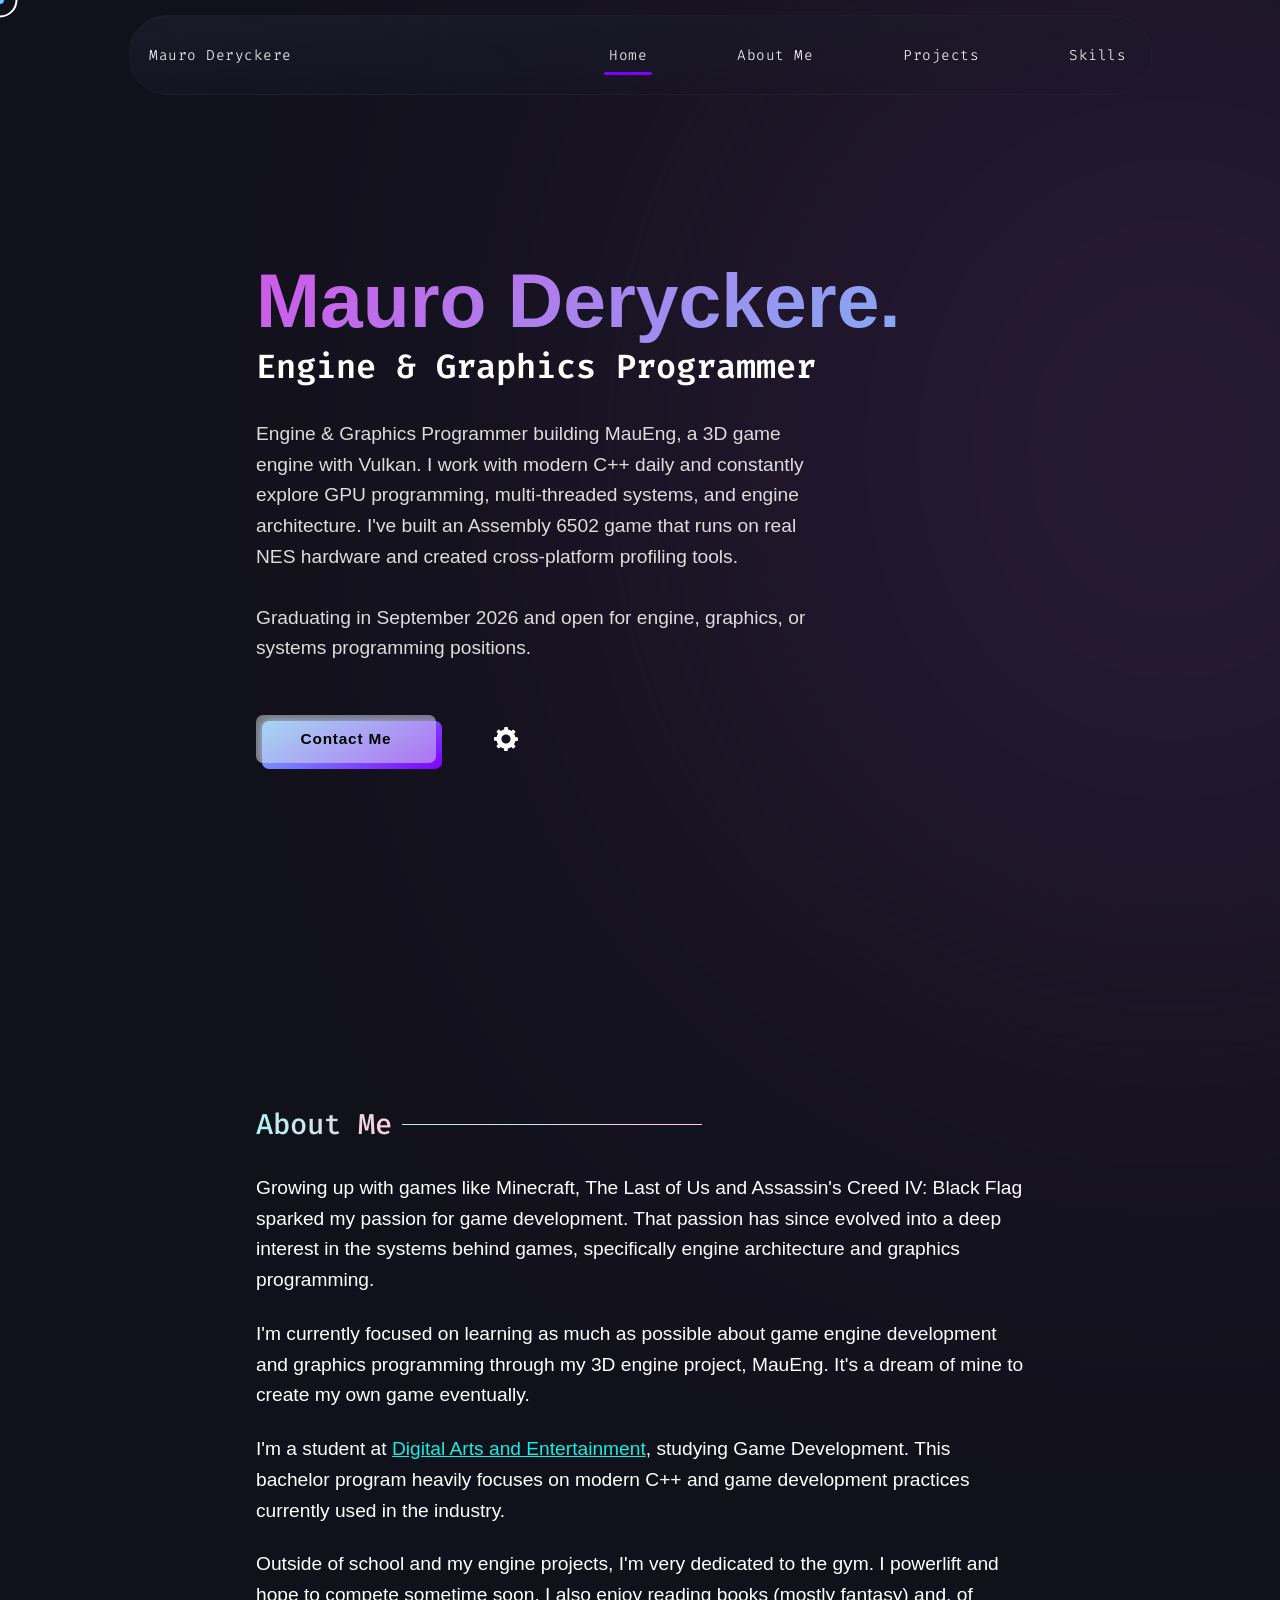
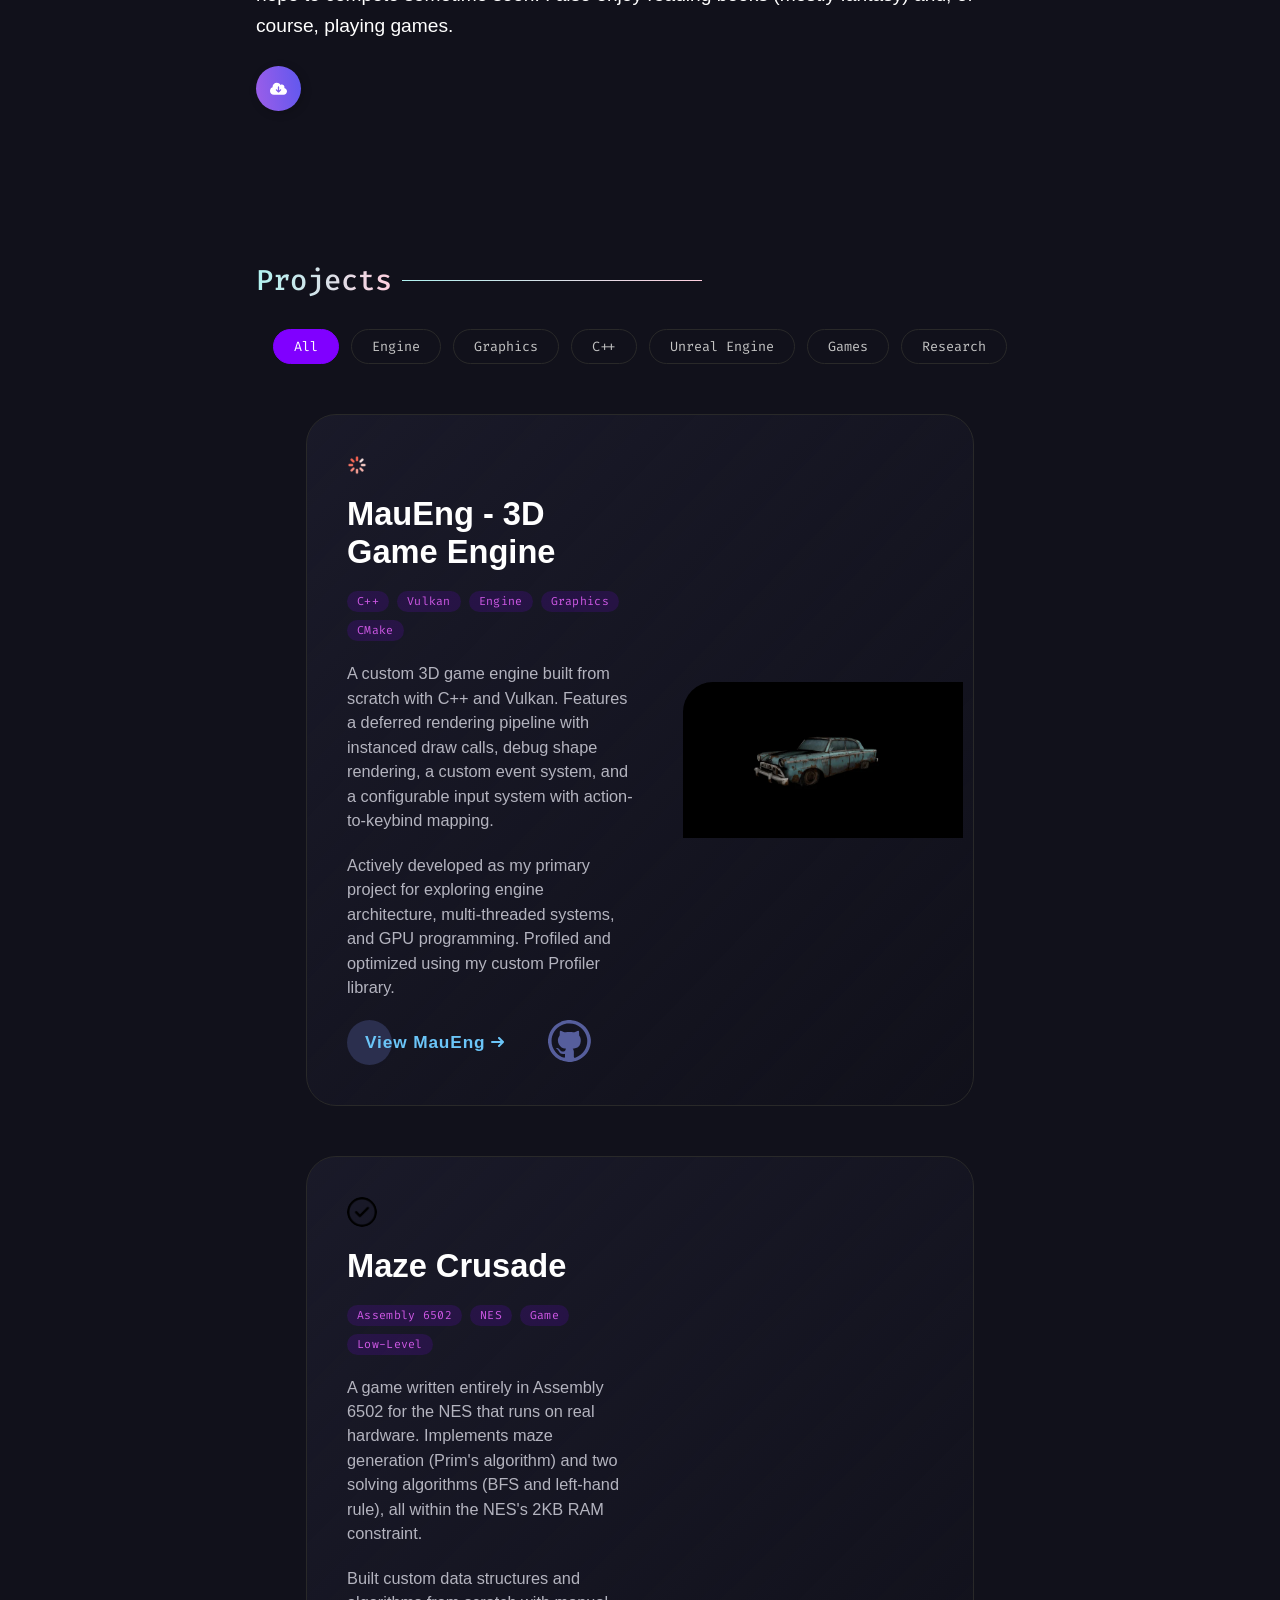
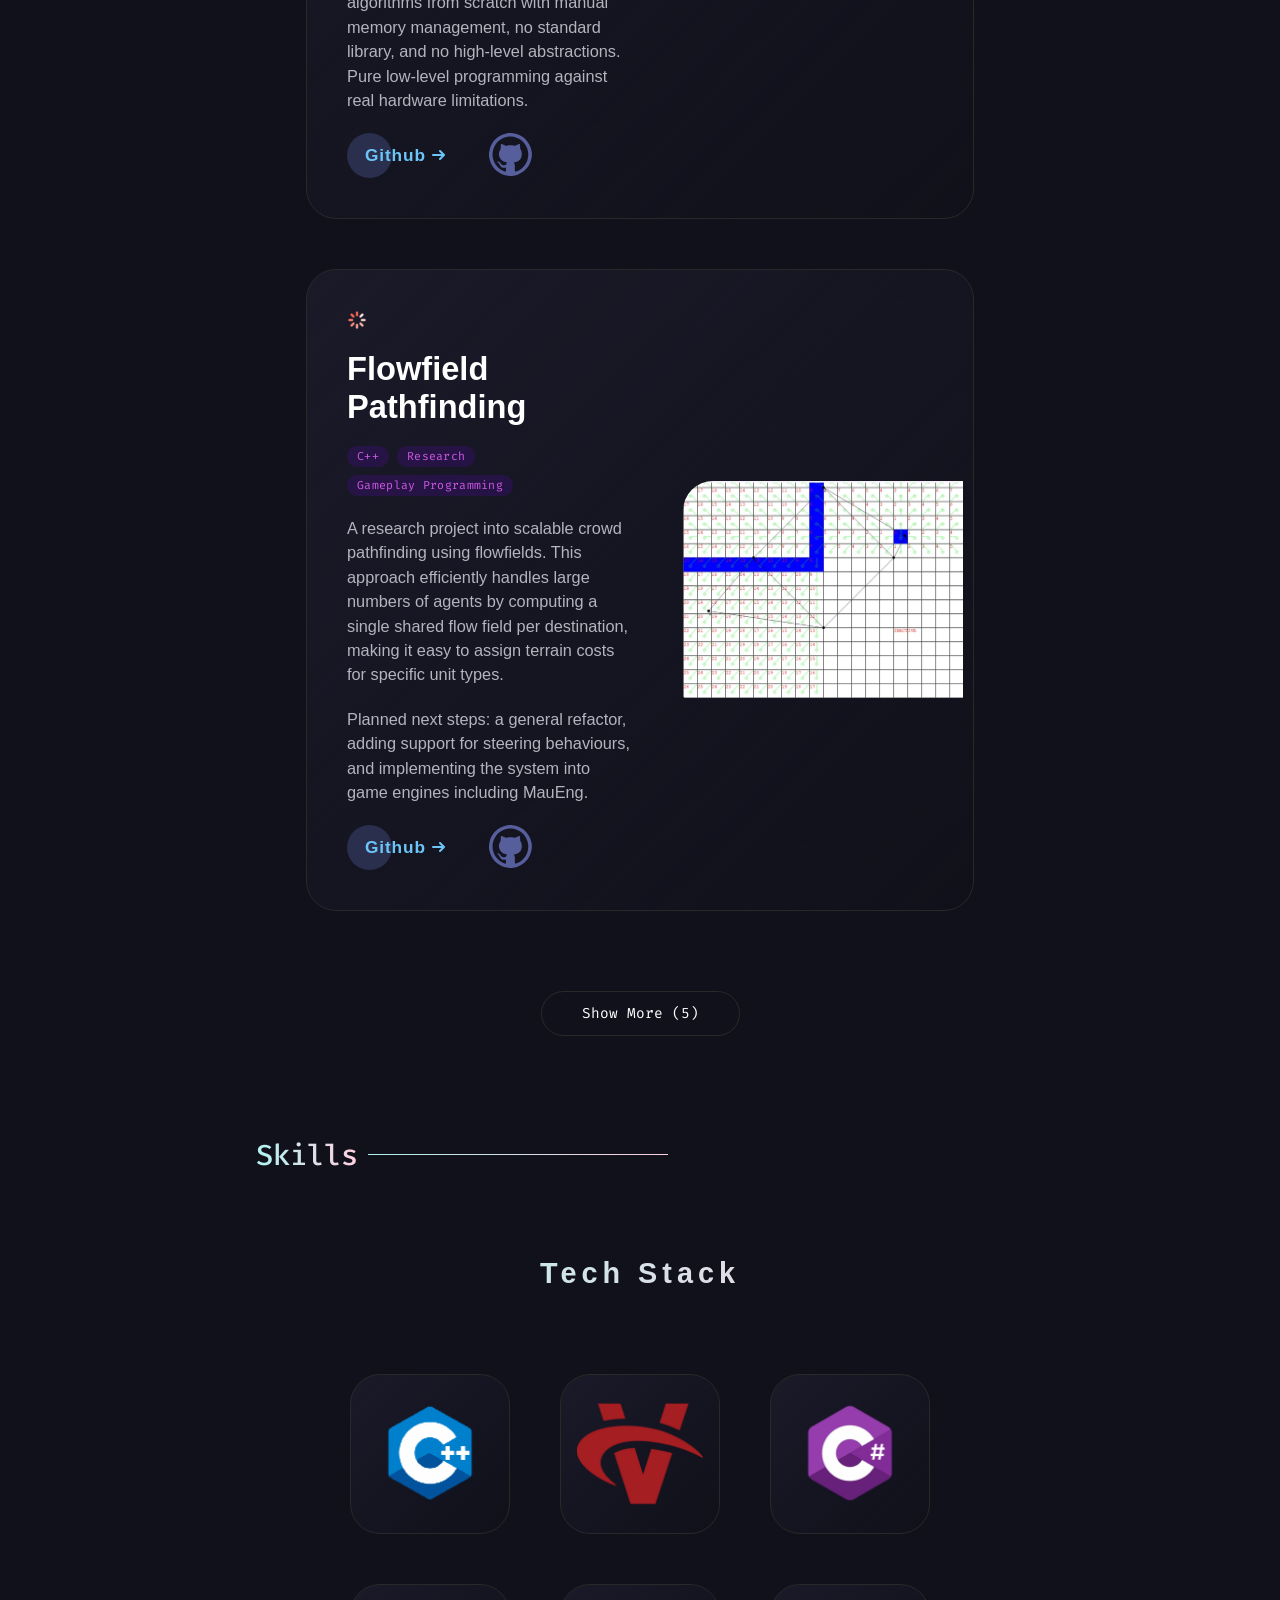
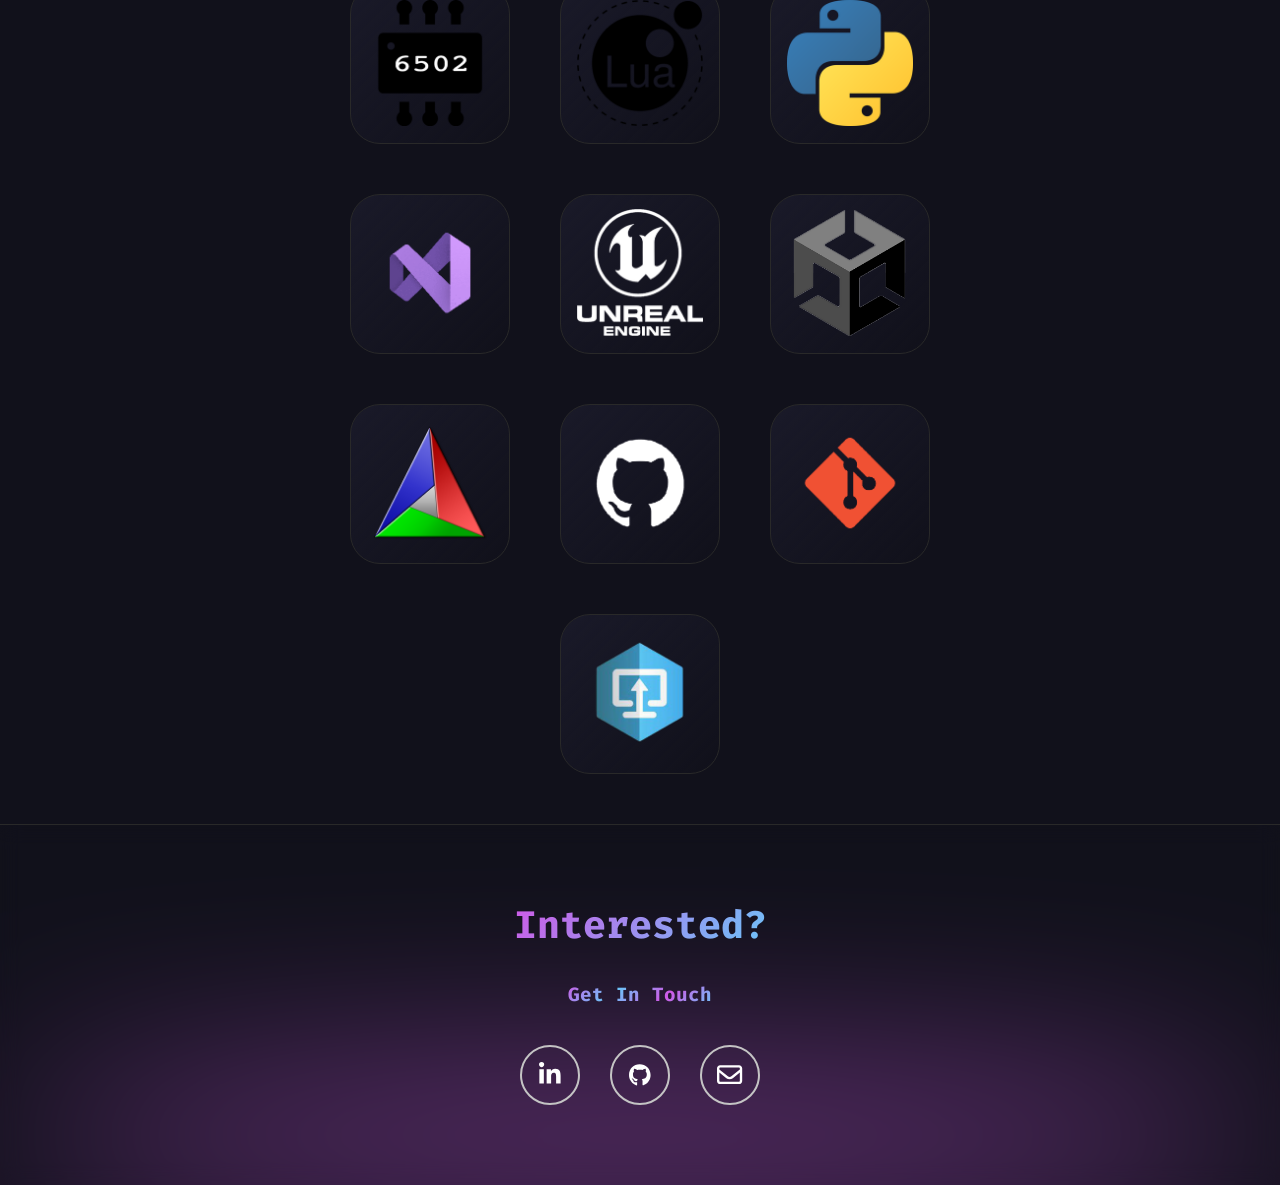
==== index.html @ 63ff44ad "fully match project page style with main page style" ====
<!DOCTYPE html>
<html lang="en">
  
<head>
  <!-- Google Tag Manager -->
<script>
    (function(w,d,s,l,i){w[l]=w[l]||[];w[l].push({'gtm.start':
    new Date().getTime(),event:'gtm.js'});var f=d.getElementsByTagName(s)[0],
    j=d.createElement(s),dl=l!='dataLayer'?'&l='+l:'';j.async=true;j.src=
    'https://www.googletagmanager.com/gtm.js?id='+i+dl;f.parentNode.insertBefore(j,f);
    })(window,document,'script','dataLayer','GTM-MLVHNDS6');
  </script>
  <!-- End Google Tag Manager -->
  <meta name="google-site-verification" content="D_SQ0POW5yJcyHkBpa5VFoNw_ov4ToK7vqprFeMsu6o" />
  
  <meta charset="UTF-8" />
  <meta name="viewport" content="width=device-width, initial-scale=1.0" />
  <meta name="robots" content="index, follow" />
  <meta name="theme-color" content="#11111b" />
  <meta name="description"
    content="Mauro Deryckere - Engine & Graphics Programmer specializing in Vulkan and modern C++. Building 3D game engines, NES Assembly games, and high-performance tools." />
  <meta name="keywords" content="Mauro Deryckere, Engine Programmer, Graphics Programmer, Vulkan, C++, Game Engine, MauEng, Portfolio" />
  <meta name="author" content="Mauro Deryckere" />
  <meta property="og:image" content="https://mauroderyckere.github.io/assets/images/site/og-preview.png" />
  <meta property="og:title" content="Mauro Deryckere | Portfolio" />
  <meta property="og:description"
    content="Engine & Graphics Programmer specializing in Vulkan and modern C++. Building 3D game engines, NES Assembly games, and high-performance tools." />

  <meta property="og:type" content="website" />
  <meta property="og:url" content="https://mauroderyckere.github.io/" />
  <meta property="og:site_name" content="Mauro Deryckere Portfolio" />

  <meta name="twitter:card" content="summary_large_image" />
  <meta name="twitter:site" content="@MauroDeryckere" />
  <meta name="twitter:title" content="Mauro Deryckere | Portfolio" />
  <meta name="twitter:description"
  content="Engine & Graphics Programmer specializing in Vulkan and modern C++. Building 3D game engines, NES Assembly games, and high-performance tools." />
  <meta name="twitter:image" content="https://mauroderyckere.github.io/assets/images/site/og-preview.png" />
  <title>Mauro Deryckere | Portfolio</title>
  <link rel="canonical" href="https://mauroderyckere.github.io/" />
  <link rel="icon" type="image/x-icon" href="assets/images/site/logo.png" />
  <link rel="preconnect" href="https://fonts.googleapis.com" />
  <link rel="preconnect" href="https://fonts.gstatic.com" crossorigin />
  <link rel="preconnect" href="https://www.youtube-nocookie.com" crossorigin />
  <!-- aos (local) -->
  <link rel="stylesheet" href="css/aos.css" media="print" onload="this.media='all'" />
  <noscript><link rel="stylesheet" href="css/aos.css" /></noscript>
  <!-- stylesheet -->
  <link rel="stylesheet" href="css/style.css" />
  <!-- google fonts (non-blocking) -->
  <link rel="stylesheet"
    href="https://fonts.googleapis.com/css2?family=Passions+Conflict&family=Orbitron&family=Fira+Code&family=Six+Caps&display=swap" media="print" onload="this.media='all'" />
  <noscript><link rel="stylesheet"
    href="https://fonts.googleapis.com/css2?family=Passions+Conflict&family=Orbitron&family=Fira+Code&family=Six+Caps&display=swap" /></noscript>
</head>

<body class="body">
  <a href="#main-content" class="skip-link">Skip to main content</a>
  <!-- Google Tag Manager (noscript) -->
<noscript><iframe src="https://www.googletagmanager.com/ns.html?id=GTM-MLVHNDS6"
  height="0" width="0" style="display:none;visibility:hidden"></iframe></noscript>
  <!-- End Google Tag Manager (noscript) -->

  <audio loop id="audioPlayer" style="display: none">
    <source src="assets/audio/background.mp3" type="audio/mp3" />
  </audio>
  <div id="preloader"></div>
  <noscript>This site requires JavaScript. Please enable it in your browser settings.</noscript>

  <header>
    <div class="cursor-inner" id="cursor-inner"></div>
    <div class="cursor-outer" id="cursor-outer"></div>

    <div class="navbar" id="navbar">
      <a href="#home" class="nav-logo">Mauro Deryckere</a>
      <div class="navbar-tabs" id="navbar-tabs">
        <ul class="navbar-tabs-ul">
          <li class="home activeThistab navbar-tabs-li">
            <a href="#home" tabindex="0" aria-label="Home menu button">
              Home
            </a>
          </li>
          <li class="about navbar-tabs-li">
            <a href="#about" aria-label="about menu button">
              About Me
            </a>
          </li>
          <li class="projects navbar-tabs-li">
            <a href="#projects" aria-label="projects menu button">
              Projects
            </a>
          </li>
          <li class="skills navbar-tabs-li">
            <a href="#skills" aria-label="skills menu button">
              Skills
            </a>
          </li>
        </ul>
      </div>
      <!-- navbar tabs ends -->
      <div class="hamburger" id="hamburger">
        <div class="hamburgerbase">
          <button id="hamburger-button" onclick="hamburgerMenu()" tabindex="0" aria-label="Menu Button">
            <span class="burger-bar" id="burger-bar1"></span>
            <span class="burger-bar" id="burger-bar2"></span>
            <span class="burger-bar" id="burger-bar3"></span>
          </button>
        </div>
      </div>
    </div>
  </header>
  <!-- header ends here -->

  <main id="main-content">
    <div class="mobiletogglemenu" id="mobiletogglemenu">
      <ul class="mobile-navbar-tabs-ul" id="mobile-ul">
        <li id="home-mobile-tab" class="mobile-navbar-tabs-li home activeThismobiletab" onclick="hidemenubyli()">
          <a href="#home" tabindex="0" aria-label="Home menu button">
            Home
          </a>
        </li>
        <li id="aboutme-mobile-tab" class="mobile-navbar-tabs-li about" onclick="hidemenubyli()">
          <a href="#about" tabindex="0" aria-label="about menu button">
            About Me
          </a>
        </li>
        <li id="projects-mobile-tab" class="mobile-navbar-tabs-li projects" onclick="hidemenubyli()">
          <a href="#projects" tabindex="0" aria-label="projects menu button">
            Projects
          </a>  
        </li>
        <li id="skills-mobile-tab" class="mobile-navbar-tabs-li skills" onclick="hidemenubyli()">
          <a href="#skills" tabindex="0" aria-label="skills menu button">
            Skills
          </a>
        </li>
      </ul>
    </div>
    <!-- mobile toggle menu ends -->

    <section class="landing-page-container" id="home">
      <div class="blob"></div>

      <div class="text-content">
        <h1 id="name">
          <span class="jello">M</span>
          <span class="jello">a</span>
          <span class="jello">u</span>
          <span class="jello">r</span>
          <span class="jello">o</span>
          &nbsp;
          <span class="jello">D</span>
          <span class="jello">e</span>
          <span class="jello">r</span>
          <span class="jello">y</span>
          <span class="jello">c</span>
          <span class="jello">k</span>
          <span class="jello">e</span>
          <span class="jello">r</span>
          <span class="jello">e</span>
          <span class="jello">.</span>
        </h1>

        <div id="hello-friend">
          <div>
            <span class="jello">Engine</span>
          </div>
          <div>&nbsp;&amp;&nbsp;</div>
          <div>
            <span class="jello">Graphics</span>
          </div>
          <div>&nbsp;</div>
          <div>
            <span class="jello">Programmer</span>
          </div>
        </div>
        <p class="info-para">
          Engine & Graphics Programmer building MauEng, a 3D game engine with Vulkan. I work with modern C++ daily and constantly explore GPU programming, multi-threaded systems, and engine architecture. I've built an Assembly 6502 game that runs on real NES hardware and created cross-platform profiling tools.
        </p>
        <p class="info-para">
          Graduating in September 2026 and open for engine, graphics, or systems programming positions.
        </p>
        <div class="contact-btn-div">
          <a href="mailto:mauro.deryckere@gmail.com" tabindex="0" class="letsTalkBtn" role="button">
              <p class="letsTalkBtn-text">Contact Me</p>
              <span class="letsTalkBtn-BG"></span>
          </a>
          <div class="setting-container" id="setting-container">
            <input type="checkbox" id="switchforsetting" onclick="settingtoggle()" />

            <label for="switchforsetting" id="labelforsetting" tabindex="0"
              aria-label="settings for sound and appearance"></label>

            <div class="soundtogglebuttoncontainer" id="soundtogglebuttoncontainer">
              <input type="checkbox" id="switchforsound" onclick="playpause()" />
              <label for="switchforsound" id="labelforsound" tabindex="0" aria-label="switch sound"
               ></label>
            </div>
          </div>
          <!-- setting div ends -->
        </div>
        <!-- contact-btn-div -->
      </div>
     
    </section>
    <!-- landing page ends here -->
    <section class="about-section-container" id="about" data-aos="fade-up">
      <div class="about-section">
        <div class="section-heading">
          <h2 class="section-heading-article">
            About Me
          </h2>
          <p class="sectionHeadingP" aria-hidden="true"></p>
        </div>

        <div class="info-dp-section">
          <div class="about-info">
            <p>
              Growing up with games like Minecraft, The Last of Us and Assassin's Creed IV: Black Flag sparked my passion for game development. That passion has since evolved into a deep interest in the systems behind games, specifically engine architecture and graphics programming.
            </p>
            <p>
              I'm currently focused on learning as much as possible about game engine development and graphics programming through my 3D engine project, MauEng. It's a dream of mine to create my own game eventually.
            </p>
            <p>
              I'm a student at <a class="link" href="https://www.digitalartsandentertainment.be/page/31/Game+Development" target="_blank" rel="noopener noreferrer">Digital Arts and Entertainment</a>, studying Game Development. This bachelor program heavily focuses on modern C++ and game development practices currently used in the industry.
            </p>
            <p>
              Outside of school and my engine projects, I'm very dedicated to the gym. I powerlift and hope to compete sometime soon. I also enjoy reading books (mostly fantasy) and, of course, playing games.
            </p>
             <!-- Resume button -->
            <button class="resume-btn" id="resume-btn" onclick="openURL()">
              <div class="sign">
                <svg viewBox="0 0 640 512">
                  <path
                    d="M144 480C64.5 480 0 415.5 0 336c0-62.8 40.2-116.2 96.2-135.9c-.1-2.7-.2-5.4-.2-8.1c0-88.4 71.6-160 160-160c59.3 0 111 32.2 138.7 80.2C409.9 102 428.3 96 448 96c53 0 96 43 96 96c0 12.2-2.3 23.8-6.4 34.6C596 238.4 640 290.1 640 352c0 70.7-57.3 128-128 128H144zm79-167l80 80c9.4 9.4 24.6 9.4 33.9 0l80-80c9.4-9.4 9.4-24.6 0-33.9s-24.6-9.4-33.9 0l-39 39V184c0-13.3-10.7-24-24-24s-24 10.7-24 24V318.1l-39-39c-9.4-9.4-24.6-9.4-33.9 0s-9.4 24.6 0 33.9z" />
                </svg>
              </div>
              <div class="text">
                Resume
              </div>
            </button>
          </div>

        </div>
      </div>
    </section>
    <!-- about section ends here -->

    
    <section class="projects-section-container" id="projects">
      <div class="projects-section-div">
        <div class="section-heading" data-aos="fade-up">
          <h2 class="section-heading-article">
            Projects
          </h2>
          <p class="sectionHeadingP" aria-hidden="true"></p>
        </div>
        <div class="project-filter-bar" data-aos="fade-up">
          <button class="filter-btn active" data-filter="all">All</button>
          <button class="filter-btn" data-filter="engine">Engine</button>
          <button class="filter-btn" data-filter="graphics">Graphics</button>
          <button class="filter-btn" data-filter="cpp">C++</button>
          <button class="filter-btn" data-filter="unreal">Unreal Engine</button>
          <button class="filter-btn" data-filter="games">Games</button>
          <button class="filter-btn" data-filter="research">Research</button>
        </div>
        <div class="project-boxes-div">
          <div class="project-box-wrapper" data-aos="fade-up" data-category="engine graphics cpp">
            <div class="project-box project-box1" id="project-box1">
              <div class="info-div">
                <img src="assets/images/projects/loading.ico" alt="In progress" title="In progress" class="faviconforProjectAquaregia" width="20" height="20" />
                <h3 class="ProjectHeading">MauEng - 3D Game Engine</h3>
                <div class="project-tags"><span class="project-tag">C++</span><span class="project-tag">Vulkan</span><span class="project-tag">Engine</span><span class="project-tag">Graphics</span><span class="project-tag">CMake</span></div>
                <p class="ProjectDescription">
                  A custom 3D game engine built from scratch with C++ and Vulkan. Features a deferred rendering pipeline with instanced draw calls, debug shape rendering, a custom event system, and a configurable input system with action-to-keybind mapping.
                </p>
                <p class="ProjectDescription">
                  Actively developed as my primary project for exploring engine architecture, multi-threaded systems, and GPU programming. Profiled and optimized using my custom Profiler library.
                </p>
                  <div class="project-buttons">
                  <a href="projects/maueng.html" class="cta"
                    aria-label="View MauEng project">
                    <span>View MauEng</span>
                    <svg viewBox="0 0 13 10" height="10px" width="15px">
                      <path d="M1,5 L11,5"></path>
                      <polyline points="8 1 12 5 8 9"></polyline>
                    </svg>
                  </a>
                  <a href="https://github.com/MauroDeryckere/MauEng" target="_blank" rel="noopener noreferrer" class="github-redirect"
                    aria-label="Visit 3D Game Engine on GitHub">
                    <img src="assets/icons/github.svg" alt="github redirect button" width="45" height="43" />
                  </a>
                </div>
              </div>
              <div class="image-div">
                <a href="projects/maueng.html" aria-label="Read more about MauEng">
                  <picture>
                    <source type="image/webp" srcset="assets/images/projects/maueng.webp" />
                    <img src="assets/images/projects/maueng.png" alt="3D Game Engine Preview Image" width="800" height="444" loading="lazy" />
                  </picture>
                </a>
              </div>
            </div>
          </div>
          <!-- PROJECT END -->

          <div class="project-box-wrapper" data-aos="fade-up" data-category="games">
            <div class="project-box project-box2" id="project-box2">
              <div class="info-div">
                <img src="assets/images/projects/check-mark.png" alt="Completed" title="Completed" class="faviconforProject" width="30" height="30" />
                <h3 class="ProjectHeading">Maze Crusade</h3>
                <div class="project-tags"><span class="project-tag">Assembly 6502</span><span class="project-tag">NES</span><span class="project-tag">Game</span><span class="project-tag">Low-Level</span></div>
                <p class="ProjectDescription">
                  A game written entirely in Assembly 6502 for the NES that runs on real hardware. Implements maze generation (Prim's algorithm) and two solving algorithms (BFS and left-hand rule), all within the NES's 2KB RAM constraint.
                </p>
                <p class="ProjectDescription">
                  Built custom data structures and algorithms from scratch with manual memory management, no standard library, and no high-level abstractions. Pure low-level programming against real hardware limitations.
                </p>
                <div class="project-buttons">
                  <a href="https://github.com/MauroDeryckere/NES-Maze-Crusade" target="_blank" rel="noopener noreferrer" class="cta"
                    aria-label="Visit Maze Crusade on GitHub">
                    <span>Github</span>
                    <svg viewBox="0 0 13 10" height="10px" width="15px">
                      <path d="M1,5 L11,5"></path>
                      <polyline points="8 1 12 5 8 9"></polyline>
                    </svg>
                  </a>
                  <a href="https://github.com/MauroDeryckere/NES-Maze-Crusade" target="_blank" rel="noopener noreferrer" class="github-redirect"
                    aria-label="Visit Maze crusade on GitHub">
                    <img src="assets/icons/github.svg" alt="github redirect button" width="45" height="43" />
                  </a>
                </div>
              </div>
              <div class="image-div">
                <a href="https://github.com/MauroDeryckere/NES-Maze-Crusade" target="_blank" rel="noopener noreferrer" aria-label="Visit Maze Crusade on GitHub">
                  <video src="assets/images/projects/maze-crusade.mp4" autoplay muted loop playsinline loading="lazy" preload="none" style="width:100%;height:auto;border-top-left-radius:30px;display:block;"></video>
                </a>
              </div>
            </div>
          </div>
          <!-- PROJECT END -->

          <div class="project-box-wrapper" data-aos="fade-up" data-category="research cpp">
            <div class="project-box project-box3" id="project-box-flowfield">
              <div class="info-div">
                <img src="assets/images/projects/loading.ico" alt="In progress" title="In progress" class="faviconforProjectAquaregia" width="20" height="20" />
                <h3 class="ProjectHeading">Flowfield Pathfinding</h3>
                <div class="project-tags"><span class="project-tag">C++</span><span class="project-tag">Research</span><span class="project-tag">Gameplay Programming</span></div>
                <p class="ProjectDescription">
                  A research project into scalable crowd pathfinding using flowfields. This approach efficiently handles large numbers of agents by computing a single shared flow field per destination, making it easy to assign terrain costs for specific unit types.
                </p>
                <p class="ProjectDescription">
                  Planned next steps: a general refactor, adding support for steering behaviours, and implementing the system into game engines including MauEng.
                </p> 

                <div class="project-buttons">
                  <a href="https://github.com/MauroDeryckere/2D-Flowfield-Research-Project" target="_blank" rel="noopener noreferrer" class="cta"
                    aria-label="Visit Flowfield Pathfinding on GitHub">
                    <span>Github</span>
                    <svg viewBox="0 0 13 10" height="10px" width="15px">
                      <path d="M1,5 L11,5"></path>
                      <polyline points="8 1 12 5 8 9"></polyline>
                    </svg>
                  </a>
                  <a href="https://github.com/MauroDeryckere/2D-Flowfield-Research-Project" target="_blank" rel="noopener noreferrer" class="github-redirect"
                    aria-label="Visit Flowfield Pathfinding on GitHub">
                    <img src="assets/icons/github.svg" alt="github redirect button" width="45" height="43" />
                  </a>
                </div>
              </div>
              <div class="image-div">
               <a href="https://github.com/MauroDeryckere/2D-Flowfield-Research-Project" target="_blank" rel="noopener noreferrer">
                  <picture>
                    <source type="image/webp" srcset="assets/images/projects/flowfield.webp" />
                    <img src="assets/images/projects/flowfield.png" alt="Flowfield project preview image" width="600" height="465" loading="lazy" />
                  </picture>
                </a>
              </div>
            </div>
          </div>
          <!-- PROJECT END -->

          <div class="project-box-wrapper" data-aos="fade-up" data-category="graphics cpp">
            <div class="project-box project-box4" id="project-box-rasterizer">
              <div class="info-div">
                <img src="assets/images/projects/check-mark.png" alt="Completed" title="Completed" class="faviconforProject" width="30" height="30" />
                <h3 class="ProjectHeading">Dual Rasterizer</h3>
                <div class="project-tags"><span class="project-tag">C++</span><span class="project-tag">DirectX 11</span><span class="project-tag">Graphics</span><span class="project-tag">CMake</span></div>
                <p class="ProjectDescription">
                  A software (CPU) and hardware (GPU) rasterizer that renders the same scene using both pipelines. Switch between the two at runtime, with Lambert + Phong shading, normal mapping, and multiple debug visualization modes in the software rasterizer.
                </p>
                <p class="ProjectDescription">
                  The hardware side uses DirectX 11 with HLSL shaders, configurable texture sampling (point, linear, anisotropic), and a fire mesh with partial coverage transparency. Both rasterizers share camera controls and cull mode settings.
                </p>
                <div class="project-buttons">
                  <a href="https://github.com/MauroDeryckere/GraphicsProgramming-DualRasterizer" target="_blank" rel="noopener noreferrer" class="cta"
                    aria-label="Visit Dual Rasterizer on GitHub">
                    <span>Github</span>
                    <svg viewBox="0 0 13 10" height="10px" width="15px">
                      <path d="M1,5 L11,5"></path>
                      <polyline points="8 1 12 5 8 9"></polyline>
                    </svg>
                  </a>
                  <a href="https://github.com/MauroDeryckere/GraphicsProgramming-DualRasterizer" target="_blank" rel="noopener noreferrer" class="github-redirect"
                    aria-label="Visit Dual Rasterizer on GitHub">
                    <img src="assets/icons/github.svg" alt="github redirect button" width="45" height="43" />
                  </a>
                </div>
              </div>
              <div class="image-div">
               <a href="https://github.com/MauroDeryckere/GraphicsProgramming-DualRasterizer" target="_blank" rel="noopener noreferrer">
                  <picture>
                    <source type="image/webp" srcset="assets/images/projects/dualrasterizer.webp" />
                    <img src="assets/images/projects/dualrasterizer.png" alt="Dual Rasterizer preview" width="602" height="450" loading="lazy" />
                  </picture>
                </a>
              </div>
            </div>
          </div>
          <!-- PROJECT END -->

          <div class="project-box-wrapper" data-aos="fade-up" data-category="graphics cpp">
            <div class="project-box project-box5" id="project-box-raytracer">
              <div class="info-div">
                <img src="assets/images/projects/check-mark.png" alt="Completed" title="Completed" class="faviconforProject" width="30" height="30" />
                <h3 class="ProjectHeading">CPU Raytracer</h3>
                <div class="project-tags"><span class="project-tag">C++</span><span class="project-tag">Graphics</span><span class="project-tag">CMake</span></div>
                <p class="ProjectDescription">
                  A physically-based CPU raytracer with Cook-Torrance BRDF (GGX distribution, Smith geometry, Fresnel-Schlick), soft shadows via triangular area lights, and progressive per-frame accumulation.
                </p>
                <p class="ProjectDescription">
                  Includes a BVH acceleration structure with AABB slab tests, multiple debug visualization modes (observed area, radiance, BRDF), tone mapping (Reinhard Jodie, ACES), and multi-sample anti-aliasing.
                </p>
                <div class="project-buttons">
                  <a href="https://github.com/MauroDeryckere/GraphicsProgramming-Raytracer" target="_blank" rel="noopener noreferrer" class="cta"
                    aria-label="Visit CPU Raytracer on GitHub">
                    <span>Github</span>
                    <svg viewBox="0 0 13 10" height="10px" width="15px">
                      <path d="M1,5 L11,5"></path>
                      <polyline points="8 1 12 5 8 9"></polyline>
                    </svg>
                  </a>
                  <a href="https://github.com/MauroDeryckere/GraphicsProgramming-Raytracer" target="_blank" rel="noopener noreferrer" class="github-redirect"
                    aria-label="Visit CPU Raytracer on GitHub">
                    <img src="assets/icons/github.svg" alt="github redirect button" width="45" height="43" />
                  </a>
                </div>
              </div>
              <div class="image-div">
                <a href="https://github.com/MauroDeryckere/GraphicsProgramming-Raytracer" target="_blank" rel="noopener noreferrer">
                  <picture>
                    <source type="image/webp" srcset="assets/images/projects/raytracer.webp" />
                    <img src="assets/images/projects/raytracer.png" alt="CPU Raytracer preview" width="602" height="453" loading="lazy" />
                  </picture>
                </a>
              </div>
            </div>
          </div>
          <!-- PROJECT END -->

          <div class="project-box-wrapper" data-aos="fade-up" data-category="games cpp unreal">
            <div class="project-box project-box5" id="project-box4">
              <div class="info-div">
                <img src="assets/images/projects/check-mark.png" alt="Completed" title="Completed" class="faviconforProject" width="30" height="30" />
                <h3 class="ProjectHeading">Bumpurr Cars</h3>
                <div class="project-tags"><span class="project-tag">C++</span><span class="project-tag">Unreal Engine</span><span class="project-tag">Blueprints</span><span class="project-tag">Game</span><span class="project-tag">Perforce</span></div>
                <p class="ProjectDescription">
                  An Unreal Engine game built in a team of 3 programmers and 3 artists. I developed the score system, hazard system, power-up spawning, and arcade-style physics/collisions. All systems were built in C++ with Blueprint-exposed parameters for easy designer iteration.
                </p>
                <p class="ProjectDescription">
                  Team collaboration via Perforce with structured planning and task tracking.
                </p> 
                <div class="project-buttons">
                  <a href="https://mauroderyckere.itch.io/bumpurrcars" target="_blank" rel="noopener noreferrer" class="cta"
                    aria-label="Visit Bumpurr Cars">
                    <span>Itch.io Page</span>
                    <svg viewBox="0 0 13 10" height="10px" width="15px">
                      <path d="M1,5 L11,5"></path>
                      <polyline points="8 1 12 5 8 9"></polyline>
                    </svg>
                  </a>
                  <a href="https://mauroderyckere.itch.io/bumpurrcars" target="_blank" rel="noopener noreferrer" class="github-redirect"
                    aria-label="Visit Bumpurr Cars">
                    <img src="assets/icons/itchio.svg" alt="itch.io redirect button" />
                  </a>
                </div>
              </div>
              <div class="image-div">
                <iframe
                  style="width:100%;aspect-ratio:16/9;"
                  src="https://www.youtube-nocookie.com/embed/DdX9DdNukEQ?autoplay=1&mute=1&loop=1&controls=1&playlist=DdX9DdNukEQ"
                  title="Bumpurr Cars gameplay video"
                  allow="autoplay; encrypted-media; web-share"
                  referrerpolicy="strict-origin-when-cross-origin"
                  allowfullscreen
                  loading="lazy">
                </iframe>
              </div>
            </div>
          </div>
          <!-- PROJECT END -->

          <div class="project-box-wrapper" data-aos="fade-up" data-category="engine cpp">
            <div class="project-box project-box5" id="project-box-profiler">
              <div class="info-div">
                <img src="assets/images/projects/check-mark.png" alt="Completed" title="Completed" class="faviconforProject" width="30" height="30" />
                <h3 class="ProjectHeading">Profiler Library</h3>
                <div class="project-tags"><span class="project-tag">C++</span><span class="project-tag">Library</span><span class="project-tag">Cross-Platform</span><span class="project-tag">CMake</span></div>
                <p class="ProjectDescription">
                  A lightweight, cross-platform C++ profiling library designed to minimize measurement overhead. Supports multi-threaded profiling with output compatible with both Optick and Google Trace for visualization.
                </p>
                <p class="ProjectDescription">
                  Built to instrument MauEng and other projects. Simple macro-based API for scoped profiling that you can drop into any codebase. Used to identify and fix performance bottlenecks across my engine's rendering and update loops.
                </p> 
                <div class="project-buttons">
                  <a href="https://github.com/MauroDeryckere/Profiler" target="_blank" rel="noopener noreferrer" class="cta"
                    aria-label="Visit Profiler Library">
                    <span>Github</span>
                    <svg viewBox="0 0 13 10" height="10px" width="15px">
                      <path d="M1,5 L11,5"></path>
                      <polyline points="8 1 12 5 8 9"></polyline>
                    </svg>
                  </a>
                  <a href="https://github.com/MauroDeryckere/Profiler" target="_blank" rel="noopener noreferrer" class="github-redirect"
                    aria-label="Visit Profiler on GitHub">
                    <img src="assets/icons/github.svg" alt="github redirect button" width="45" height="43" />
                  </a>
                </div>
              </div>
              <div class="image-div">
               <a href="https://github.com/MauroDeryckere/Profiler" target="_blank" rel="noopener noreferrer">
                  <picture>
                    <source type="image/webp" srcset="assets/images/projects/profiler.webp" />
                    <img src="assets/images/projects/profiler.png" alt="Profiler img" width="602" height="226" loading="lazy" />
                  </picture>
                </a>
              </div>
            </div>
          </div>
          <!-- PROJECT END -->

          <div class="project-box-wrapper" data-aos="fade-up" data-category="engine cpp">
            <div class="project-box project-box6" id="project-box-uuid">
              <div class="info-div">
                <img src="assets/images/projects/check-mark.png" alt="Completed" title="Completed" class="faviconforProject" width="30" height="30" />
                <h3 class="ProjectHeading">UUID Library</h3>
                <div class="project-tags"><span class="project-tag">C++</span><span class="project-tag">Library</span><span class="project-tag">CMake</span></div>
                <p class="ProjectDescription">
                  A C++ UUID generation library implementing RFC 4122. Provides unique identifiers for entities, resources, and objects in engine and application code.
                </p>
                <p class="ProjectDescription">
                  Built as a dependency for MauEng's entity and resource management systems. Header-only, minimal overhead, and straightforward to integrate.
                </p> 
                <div class="project-buttons">
                  <a href="https://github.com/MauroDeryckere/UUID" target="_blank" rel="noopener noreferrer" class="cta"
                    aria-label="Visit UUID Library">
                    <span>Github</span>
                    <svg viewBox="0 0 13 10" height="10px" width="15px">
                      <path d="M1,5 L11,5"></path>
                      <polyline points="8 1 12 5 8 9"></polyline>
                    </svg>
                  </a>
                  <a href="https://github.com/MauroDeryckere/UUID" target="_blank" rel="noopener noreferrer" class="github-redirect"
                    aria-label="Visit the UUID library on GitHub">
                    <img src="assets/icons/github.svg" alt="github redirect button" width="45" height="43" />
                  </a>
                </div>
              </div>
              <div class="image-div">
               <a href="https://github.com/MauroDeryckere/UUID" target="_blank" rel="noopener noreferrer">
                  <picture>
                    <source type="image/webp" srcset="assets/images/projects/uuid.webp" />
                    <img src="assets/images/projects/uuid.jpg" alt="UUID img" width="800" height="528" loading="lazy" />
                  </picture>
                </a>
              </div>
            </div>
          </div>
          <!-- PROJECT END -->


        </div>
        <button class="show-more-btn" id="show-more-btn">Show More</button>
      </div>
    </section>

    <section class="skills-section-container" id="skills">
      <div class="skills-section">
        <div class="section-heading" data-aos="fade-up">
          <h2 class="section-heading-article">
            Skills
          </h2>
          <p class="sectionHeadingP" aria-hidden="true"></p>
        </div>

        <div class="frontend-dev-section">
          <h3 class="frontend-dev-heading" data-aos="fade-up">
            Tech Stack
          </h3>
          <ul class="tech-stack-wrapper">
            <li class="tech-stack-box" data-aos="fade-up">
              <picture><source type="image/webp" srcset="assets/images/logos/cpp.webp" /><img src="assets/images/logos/cpp.png" alt="c++ language skill" class="tech-stack-logo" width="105" height="105" loading="lazy" /></picture>
              <span class="tooltip">C++ - Primary language, engine & tools development</span>
            </li>

            <li class="tech-stack-box" data-aos="fade-up">
              <picture><source type="image/webp" srcset="assets/images/logos/vulkan.webp" /><img src="assets/images/logos/vulkan.png" alt="Vulkan skill" class="tech-stack-logo" width="105" height="105" loading="lazy" /></picture>
              <span class="tooltip">Vulkan - Rendering pipeline in MauEng</span>
            </li>

            <li class="tech-stack-box" data-aos="fade-up">
              <picture><source type="image/webp" srcset="assets/images/logos/csharp.webp" /><img src="assets/images/logos/csharp.png" alt="c# language skill" class="tech-stack-logo" width="105" height="105" loading="lazy" /></picture>
              <span class="tooltip">C# - Unity projects & tooling</span>
            </li>

            <li class="tech-stack-box" data-aos="fade-up">
              <picture><source type="image/webp" srcset="assets/images/logos/6502.webp" /><img src="assets/images/logos/6502.png" alt="assembly 6502 skill" class="tech-stack-logo" width="105" height="105" loading="lazy" /></picture>
              <span class="tooltip">Assembly 6502 - Built a game that runs on real NES hardware</span>
            </li>

            <li class="tech-stack-box" data-aos="fade-up">
              <picture><source type="image/webp" srcset="assets/images/logos/lua.webp" /><img src="assets/images/logos/lua.png" alt="Lua skill" class="tech-stack-logo" width="105" height="105" loading="lazy" /></picture>
              <span class="tooltip">Lua - Scripting & game logic</span>
            </li>

            <li class="tech-stack-box" data-aos="fade-up">
              <picture><source type="image/webp" srcset="assets/images/logos/python.webp" /><img src="assets/images/logos/python.png" alt="Python skill" class="tech-stack-logo" width="105" height="105" loading="lazy" /></picture>
              <span class="tooltip">Python - Scripting & automation</span>
            </li>

            <li class="tech-stack-box" data-aos="fade-up">
              <picture><source type="image/webp" srcset="assets/images/logos/visual-studio.webp" /><img src="assets/images/logos/visual-studio.png" alt="Visual studio skill" class="tech-stack-logo" width="105" height="105" loading="lazy" /></picture>
              <span class="tooltip">Visual Studio - Primary IDE</span>
            </li>

            <li class="tech-stack-box" data-aos="fade-up">
              <picture><source type="image/webp" srcset="assets/images/logos/unreal.webp" /><img src="assets/images/logos/unreal.png" alt="Unreal Engine skill" class="tech-stack-logo" width="105" height="105" loading="lazy" /></picture>
              <span class="tooltip">Unreal Engine - C++ & Blueprints</span>
            </li>

            <li class="tech-stack-box" data-aos="fade-up">
              <picture><source type="image/webp" srcset="assets/images/logos/unity.webp" /><img src="assets/images/logos/unity.png" alt="Unity skill" class="tech-stack-logo" width="105" height="105" loading="lazy" /></picture>
              <span class="tooltip">Unity - C# game development</span>
            </li>

            <li class="tech-stack-box" data-aos="fade-up">
              <picture><source type="image/webp" srcset="assets/images/logos/cmake.webp" /><img src="assets/images/logos/cmake.png" alt="CMake skill" class="tech-stack-logo" width="105" height="105" loading="lazy" /></picture>
              <span class="tooltip">CMake - Build system for all C++ projects</span>
            </li>

            <li class="tech-stack-box" data-aos="fade-up">
              <picture><source type="image/webp" srcset="assets/images/logos/github.webp" /><img src="assets/images/logos/github.png" alt="github skill" class="tech-stack-logo" width="105" height="105" loading="lazy" /></picture>
              <span class="tooltip">GitHub - Version control & collaboration</span>
            </li>

            <li class="tech-stack-box" data-aos="fade-up">
              <picture><source type="image/webp" srcset="assets/images/logos/git.webp" /><img src="assets/images/logos/git.png" alt="git skill" class="tech-stack-logo" width="105" height="105" loading="lazy" /></picture>
              <span class="tooltip">Git - Daily use across all projects</span>
            </li>

            <li class="tech-stack-box" data-aos="fade-up">
              <picture><source type="image/webp" srcset="assets/images/logos/perforce.webp" /><img src="assets/images/logos/perforce.png" alt="Perforce skill" class="tech-stack-logo" width="105" height="105" loading="lazy" /></picture>
              <span class="tooltip">Perforce - Team projects (Bumpurr Cars)</span>
            </li>
          </ul>
        </div>
      </div>
    </section>
    <!-- skills section ends here -->
    
  </main>
  <!-- main ends here -->

  <footer id="footer">
    <button class="fas" id="backtotopbutton" onclick="scrolltoTopfunction()" aria-label="Back to top">
      <span>&#8592;BACK TO TOP</span>
    </button>
    <div class="footer-background">
      <div class="footer-blob"></div>
    </div>
    <div class="footer-foreground">
      <div class="footercontainer">
        <div class="two-words">
          <p>Interested?</p>
        </div>
        <div class="social-media-container">
          <div class="getintouch-heading">
            <p>Get In Touch</p>
          </div>
          <div class="logos">
            <a href="https://www.linkedin.com/in/Mauro-Deryckere" target="_blank" rel="noopener noreferrer"
              aria-label="My LinkedIn"><svg class="SocialHandle" viewBox="0 0 448 512">
                <path
                  d="M100.28 448H7.4V148.9h92.88zM53.79 108.1C24.09 108.1 0 83.5 0 53.8a53.79 53.79 0 0 1 107.58 0c0 29.7-24.1 54.3-53.79 54.3zM447.9 448h-92.68V302.4c0-34.7-.7-79.2-48.29-79.2-48.29 0-55.69 37.7-55.69 76.7V448h-92.78V148.9h89.08v40.8h1.3c12.4-23.5 42.69-48.3 87.88-48.3 94 0 111.28 61.9 111.28 142.3V448z" />
              </svg></a>

            <a href="https://github.com/MauroDeryckere" target="_blank" rel="noopener noreferrer" aria-label="My GitHub"><svg viewBox="0 0 496 512"
                class="SocialHandle">
                <path
                  d="M165.9 397.4c0 2-2.3 3.6-5.2 3.6-3.3.3-5.6-1.3-5.6-3.6 0-2 2.3-3.6 5.2-3.6 3-.3 5.6 1.3 5.6 3.6zm-31.1-4.5c-.7 2 1.3 4.3 4.3 4.9 2.6 1 5.6 0 6.2-2s-1.3-4.3-4.3-5.2c-2.6-.7-5.5.3-6.2 2.3zm44.2-1.7c-2.9.7-4.9 2.6-4.6 4.9.3 2 2.9 3.3 5.9 2.6 2.9-.7 4.9-2.6 4.6-4.6-.3-1.9-3-3.2-5.9-2.9zM244.8 8C106.1 8 0 113.3 0 252c0 110.9 69.8 205.8 169.5 239.2 12.8 2.3 17.3-5.6 17.3-12.1 0-6.2-.3-40.4-.3-61.4 0 0-70 15-84.7-29.8 0 0-11.4-29.1-27.8-36.6 0 0-22.9-15.7 1.6-15.4 0 0 24.9 2 38.6 25.8 21.9 38.6 58.6 27.5 72.9 20.9 2.3-16 8.8-27.1 16-33.7-55.9-6.2-112.3-14.3-112.3-110.5 0-27.5 7.6-41.3 23.6-58.9-2.6-6.5-11.1-33.3 2.6-67.9 20.9-6.5 69 27 69 27 20-5.6 41.5-8.5 62.8-8.5s42.8 2.9 62.8 8.5c0 0 48.1-33.6 69-27 13.7 34.7 5.2 61.4 2.6 67.9 16 17.7 25.8 31.5 25.8 58.9 0 96.5-58.9 104.2-114.8 110.5 9.2 7.9 17 22.9 17 46.4 0 33.7-.3 75.4-.3 83.6 0 6.5 4.6 14.4 17.3 12.1C428.2 457.8 496 362.9 496 252 496 113.3 383.5 8 244.8 8zM97.2 352.9c-1.3 1-1 3.3.7 5.2 1.6 1.6 3.9 2.3 5.2 1 1.3-1 1-3.3-.7-5.2-1.6-1.6-3.9-2.3-5.2-1zm-10.8-8.1c-.7 1.3.3 2.9 2.3 3.9 1.6 1 3.6.7 4.3-.7.7-1.3-.3-2.9-2.3-3.9-2-.6-3.6-.3-4.3.7zm32.4 35.6c-1.6 1.3-1 4.3 1.3 6.2 2.3 2.3 5.2 2.6 6.5 1 1.3-1.3.7-4.3-1.3-6.2-2.2-2.3-5.2-2.6-6.5-1zm-11.4-14.7c-1.6 1-1.6 3.6 0 5.9 1.6 2.3 4.3 3.3 5.6 2.3 1.6-1.3 1.6-3.9 0-6.2-1.4-2.3-4-3.3-5.6-2z" />
              </svg></a>

            <a href="mailto:mauro.deryckere@gmail.com" aria-label="My Email"><svg id="GmailLogo"
                viewBox="0 0 512 512">
                <path
                  d="M64 112c-8.8 0-16 7.2-16 16v22.1L220.5 291.7c20.7 17 50.4 17 71.1 0L464 150.1V128c0-8.8-7.2-16-16-16H64zM48 212.2V384c0 8.8 7.2 16 16 16H448c8.8 0 16-7.2 16-16V212.2L322 328.8c-38.4 31.5-93.7 31.5-132 0L48 212.2zM0 128C0 92.7 28.7 64 64 64H448c35.3 0 64 28.7 64 64V384c0 35.3-28.7 64-64 64H64c-35.3 0-64-28.7-64-64V128z" />
              </svg></a>
          </div>
        </div>
      </div>
    </div>
  </footer>
  <!-- footer ends here -->

  <script src="js/main.js" defer></script>
  <script src="js/aos.js" defer></script>
  <script>document.addEventListener('DOMContentLoaded',function(){'requestIdleCallback'in window?requestIdleCallback(function(){AOS.init({once:true})}):AOS.init({once:true});});</script>

  <script>
    function openURL() {
      var url = "assets/pdf/resume.pdf";

      window.open(url, "_blank");
    }
  </script>

  <script>
    const cursorInner = document.getElementById("cursor-inner");
    const cursorOuter = document.getElementById("cursor-outer");
    const links = document.querySelectorAll("a,label,button");

    document.addEventListener("mousemove", function (e) {
      const posX = e.clientX;
      const posY = e.clientY;

      cursorInner.style.left = `${posX}px`;
      cursorInner.style.top = `${posY}px`;

      cursorOuter.animate(
        {
          left: `${posX}px`,
          top: `${posY}px`,
        },
        { duration: 500, fill: "forwards" }
      );
    });

    links.forEach((link) => {
      link.addEventListener("mouseenter", () => {
        cursorInner.classList.add("hover");
        cursorOuter.classList.add("hover");
      });
      link.addEventListener("mouseleave", () => {
        cursorInner.classList.remove("hover");
        cursorOuter.classList.remove("hover");
      });
    });
  </script>
  <script>
    (function() {
      const INITIAL_VISIBLE = 3;
      const projects = document.querySelectorAll(".project-box-wrapper");
      const filterBtns = document.querySelectorAll(".filter-btn");
      const showMoreBtn = document.getElementById("show-more-btn");
      let currentFilter = "all";
      let visibleCount = INITIAL_VISIBLE;

      function getFiltered() {
        if (currentFilter === "all") return [...projects];
        return [...projects].filter(function(p) {
          return p.dataset.category.split(" ").indexOf(currentFilter) !== -1;
        });
      }

      function render() {
        var filtered = getFiltered();
        projects.forEach(function(p) { p.classList.add("hidden"); });
        var limit = Math.min(visibleCount, filtered.length);
        for (var i = 0; i < limit; i++) {
          filtered[i].classList.remove("hidden");
        }
        var remaining = filtered.length - limit;
        if (remaining > 0) {
          showMoreBtn.classList.add("visible");
          showMoreBtn.textContent = "Show More (" + remaining + ")";
        } else {
          showMoreBtn.classList.remove("visible");
        }
        if (typeof AOS !== "undefined") AOS.refresh();
      }

      filterBtns.forEach(function(btn) {
        btn.addEventListener("click", function() {
          filterBtns.forEach(function(b) { b.classList.remove("active"); });
          btn.classList.add("active");
          currentFilter = btn.dataset.filter;
          visibleCount = INITIAL_VISIBLE;
          render();
        });
      });

      showMoreBtn.addEventListener("click", function() {
        visibleCount += INITIAL_VISIBLE;
        render();
      });

      render();
    })();
  </script>
</body>
</html>
---- css/style.css ----
#labelforsetting {
    background-repeat: no-repeat;
    background-position: center
}

#labelforsetting,
#labelforsound {
    height: 40px;
    background-size: 60%
}


#preloader,
noscript {
    width: 100%;
    height: 100%
}

body,
noscript {
    background-color: var(--color-dark-mode)
}

.main,
body {
    overflow-x: hidden
}

.link {
    color: #14efe1;
}

:focus-visible {
    outline: 2px solid var(--color-purple);
    outline-offset: 3px
}

#backtotopbutton span,
:root {
    font-family: Whitney, -apple-system, BlinkMacSystemFont, Segoe UI, Roboto, Helvetica, Arial, sans-serif
}

.eye,
.image-div,
.logo,
.project-box,
.resume-btn,
footer {
    overflow: hidden
}

.cta,
.github-redirect,
.navbar-tabs-ul a {
    text-decoration: none
}

#GmailLogo,
.sign svg path {
    fill: white
}

* {
    box-sizing: border-box;
    margin: 0;
    padding: 0;
    -webkit-tap-highlight-color: transparent
}

::selection {
    background-color: rgba(128, 0, 255, 0.3);
    color: #fff
}

::-moz-selection {
    background-color: rgba(128, 0, 255, 0.3);
    color: #fff
}

html {
    font-size: 62.5%;
    scroll-behavior: smooth;
    scroll-padding-top: 80px;
    text-rendering: optimizeLegibility;
    -webkit-font-smoothing: antialiased;
    overflow-x: hidden
}

:root {
    cursor: default;
    --color-white: #fff;
    --color-black: #000;
    --color-dark-mode: #11111b;
    --color-ddd-color: #ddd;
    --color-gray: #c4c4c4;
    --color-purple: #8000ff;
    --color-light-purple: #cf59e6;
    --color-light-blue: #6bc5f8;
    --color-navbarBorder-dark: #e2e2e207;
    --color-shadowDark: rgba(0, 0, 0, 0.137);
    --static-heading-gradient-blue: #b0f3f1;
    --static-heading-gradient-pink: #ffcfdf;
    --tech-stack-box-first-color: #1a1a29;
    --tech-stack-box-second-color: rgba(27, 27, 40, 0);
    --tech-stack-box-border-color: #292929;
    --color-text-muted: #b4b4bf;
    --color-text-subtle: #9090a0;
    --color-border: #292929;
    --color-border-subtle: #1e1e2e
}

#hello-friend,
.footer-bottom article,
.getintouch-heading p,
.language-speak article,
.navbar-tabs-ul li,
.two-words p {
    font-family: fira code
}

::-webkit-scrollbar {
    width: 5px
}

::-webkit-scrollbar-track {
    background: var(--color-dark-mode)
}

::-webkit-scrollbar-thumb {
    background-color: #8000ff
}

.cursor-inner {
    width: 8px;
    height: 8px;
    background-color: var(--color-light-blue)
}

.cursor-outer {
    width: 35px;
    height: 35px;
    border: 2px solid var(--color-white)
}

.cursor-inner,
.cursor-outer {
    position: fixed;
    top: 0;
    left: 0;
    transform: translate(-50%, -50%);
    border-radius: 50%;
    z-index: 9999;
    pointer-events: none
}

.setting-container,
.settingactivate {
    transform-origin: left;
    transition-duration: .5s
}

.cursor-inner.hover {
    width: 25px;
    height: 25px;
    transition: .2s;
    opacity: .5
}

.cursor-outer.hover {
    width: 50px;
    height: 50px;
    transition: .2s
}

.activeThistab:before,
.navbar-tabs-ul li:hover:before {
    content: "";
    position: absolute;
    display: block;
    height: 3px;
    bottom: -5px;
    left: 0;
    border-radius: 2px
}

.activeThistab:before {
    background-color: var(--color-purple);
    width: 100%
}

.navbar-tabs-ul li:hover:before {
    background-color: var(--color-white);
    width: 100%;
    opacity: .3;
    transition: opacity .2s ease
}

.navbar-tabs-ul li.activeThistab:hover:before {
    background-color: var(--color-purple);
    opacity: 1
}

.setting-container {
    width: 60px;
    height: 50px;
    margin-left: 50px;
    display: flex;
    align-items: center;
    gap: 30px;
    padding: 20px 0
}

#labelforsetting {
    width: 40px;
    display: flex;
    align-items: center;
    justify-content: center;
    padding: 0 20px;
    background-image: url(../assets/icons/settings.svg);
    transition-duration: .5s;
    cursor: pointer
}

.soundtogglebuttoncontainer {
    align-items: center;
    width: fit-content;
    transition-duration: .3s
}

.settingactivate {
    width: 200px
}

#switchforsetting,
#switchforsound,
.hamburger,
.mobiletogglemenu {
    display: none
}

#switchforsetting:checked+#labelforsetting {
    transform: rotate(180deg);
    transition-duration: .5s
}

.soundtogglebuttoncontainer {
    height: fit-content;
    display: flex;
    justify-content: center;
    transform: translate(-130px) scale(0)
}

#labelforsound,
#preloader {
    display: flex;
    align-items: center;
    background-repeat: no-repeat;
    background-position: center
}

.soundmodeshow {
    transition-delay: .1s;
    transition-duration: .5s;
    display: inline-block;
    transform: translate(0) scale(1)
}

.logo,
.logo:hover {
    transition-duration: 1s
}

#labelforsound {
    position: relative;
    justify-content: center;
    width: 40px;
    background-image: url(../assets/icons/mute.svg);
    cursor: pointer;
    transition-duration: .5s
}

#switchforsound:checked+#labelforsound {
    transition-duration: .5s;
    background-image: url(../assets/icons/speaker.svg);
    background-size: 50%;
    background-repeat: no-repeat;
    background-position: center
}

header {
    width: 100%;
    height: 115px;
    display: flex;
    align-items: flex-end;
    justify-content: center
}

#preloader {
    background-color: var(--color-dark-mode);
    position: fixed;
    z-index: 99999;
    justify-content: center;
    overflow-y: hidden;
    background-image: url(../assets/icons/preloader-spinner.svg);
    background-size: 10%;
    animation: preloader-out 0.3s ease-out 0.8s forwards
}

@keyframes preloader-out {
    to { opacity: 0; pointer-events: none; visibility: hidden }
}

@keyframes hero-fade-up {
    from { opacity: 0; transform: translateY(20px) }
    to   { opacity: 1; transform: translateY(0) }
}

@keyframes hero-slide-up {
    from { transform: translateY(20px) }
    to   { transform: translateY(0) }
}

.navbar,
noscript {
    display: flex;
    align-items: center;
    position: fixed
}

#name,
.getintouch-heading p {
    background: -webkit-linear-gradient(135deg, var(--color-light-blue), var(--color-light-purple), var(--color-light-blue), var(--color-light-purple));
    -webkit-text-fill-color: transparent
}

noscript {
    justify-content: center;
    font-size: 4rem;
    color: #fff;
    z-index: 999999
}

.fakenavbar {
    height: 0;
    width: 0%;
    background-color: transparent
}

.navbar {
    background-image: linear-gradient(to bottom right, var(--tech-stack-box-first-color), var(--tech-stack-box-second-color));
    backdrop-filter: blur(10px);
    height: 80px;
    width: 80%;
    padding: 0 20px;
    justify-content: space-between;
    z-index: 999;
    border: 1px solid var(--color-navbarBorder-dark);
    border-radius: 50px;
    top: 15px;
    left: 50%;
    transform: translateX(-50%)
}

.navbar-tabs,
.navbar-tabs-ul {
    height: 100%;
    align-items: center
}

.logo,
.navbar-tabs-ul li {
    position: relative;
    display: flex
}

.navbar-tabs {
    display: flex;
    flex: 1
}

.navbar-tabs-ul {
    width: 100%;
    display: flex;
    list-style: none;
    justify-content: flex-end;
    gap: 80px;
    color: var(--color-white)
}

.navbar-tabs-ul li {
    width: fit-content;
    height: 30px;
    text-align: center;
    align-items: center;
    justify-content: center;
    font-size: 1.5rem;
    transition: opacity .2s ease
}
.navbar-tabs-ul li::before {
    content: "";
    position: absolute;
    bottom: -5px;
    left: 0;
    width: 100%;
    height: 3px;
    border-radius: 2px;
    background-color: var(--color-purple);
    
    opacity: 0; 
    transition: opacity 0.2s ease, background-color 0.2s ease;
}

.navbar-tabs-ul li.activeThistab::before {
  opacity: 1;
}

.navbar-tabs-ul li:hover::before {
  opacity: 0.3;
}
.navbar-tabs-ul li:hover {
    opacity: .7
}

.navbar-tabs-ul a {
    color: var(--color-white);
    font-weight: 300;
    letter-spacing: .5px;
    padding: 10px 5px;
    display: block
}

.logo {
    width: 10%;
    height: 100%;
    flex-direction: column;
    align-items: center;
    justify-content: space-between;
    -webkit-user-select: none;
    -moz-user-select: none;
    -ms-user-select: none;
    user-select: none
}

.face,
.logo-top {
    width: 100%;
    align-items: center;
    display: flex
}

.nav-logo {
    font-family: "Fira Code", monospace;
    font-size: 1.5rem;
    color: var(--color-white);
    text-decoration: none;
    white-space: nowrap;
    font-weight: 300;
    letter-spacing: .5px;
    transition: opacity .2s ease;
}

.nav-logo:hover { opacity: .7; }

.hey {
    color: var(--color-white);
    position: absolute;
    font-size: 2.5rem;
    font-weight: 300;
    background-color: var(--tech-stack-box-first-color);
    padding: 5px 10px;
    border-radius: 20px;
    left: 120px;
    bottom: 80px;
    opacity: 0
}

#hello-friend,
#work,
.about-info p,
.activeThistab,
.language-speak article {
    color: var(--color-white)
}

.blob,
.eye,
.pupil {
    border-radius: 50%
}

.popup {
    animation: 3s linear pop-up
}

@keyframes pop-up {
    from {
        bottom: -50px;
        left: 50px;
        opacity: 1
    }

    to {
        opacity: 0
    }
}

.logo-top {
    height: 100%;
    justify-content: center;
    transform-origin: bottom;
    position: relative
}

.face {
    content: "";
    position: absolute
}

.logo-top img {
    height: 100%;
    z-index: 2
}

.face {
    height: 74%;
    bottom: 0;
    justify-content: center;
    gap: 5px;
    z-index: 1;
    padding-left: 1px
}

.eye {
    width: 8px;
    height: 8px;
    display: flex;
    align-items: center;
    justify-content: center;
    background-color: #fff
}

.left-eye {
    box-shadow: -1px -2px 2px rgba(0, 0, 0, .589) inset
}

.right-eye {
    box-shadow: 1px 3px 2px rgba(0, 0, 0, .589) inset
}

.pupil {
    width: 3.5px;
    height: 3.5px;
    background: #241010
}

.logo:hover {
    transform: translateY(200px)
}


.dp::after,
.dp::before {
    height: 300px;
    z-index: -2;
    content: ""
}

.main {
    width: 100%;
    height: fit-content;
    position: relative
}

.blob {
    position: absolute;
    right: -15%;
    top: 0;
    background-color: var(--color-light-purple);
    width: 600px;
    height: 100vh;
    filter: blur(300px);
    opacity: .3;
    animation: 1s linear infinite alternate-reverse breath
}

@keyframes breath {
    from {
        opacity: .3
    }

    to {
        opacity: .5
    }
}

.landing-page-container {
    width: 100%;
    height: calc(100vh - 110px);
    display: flex;
    flex-direction: row;
    align-items: center;
    justify-content: center
}

.text-content {
    display: flex;
    flex-direction: column;
    width: 60%;
    height: 100%;
    align-items: flex-start;
    justify-content: center
}

#hello-friend {
    font-size: 3.5rem;
    font-weight: 600;
    width: fit-content;
    display: flex;
    align-items: flex-end
}

#name,
#work {
    font-size: 8rem;
    width: fit-content
}

#name,
#work,
.letsTalkBtn-text {
    display: flex;
    font-weight: 700
}

@-webkit-keyframes vibrate-1 {

    0%,
    100% {
        -webkit-transform: translate(0);
        transform: translate(0)
    }

    20% {
        -webkit-transform: translate(-2px, 2px);
        transform: translate(-2px, 2px)
    }

    40% {
        -webkit-transform: translate(-2px, -2px);
        transform: translate(-2px, -2px)
    }

    60% {
        -webkit-transform: translate(2px, 2px);
        transform: translate(2px, 2px)
    }

    80% {
        -webkit-transform: translate(2px, -2px);
        transform: translate(2px, -2px)
    }
}

@keyframes vibrate-1 {

    0%,
    100% {
        -webkit-transform: translate(0);
        transform: translate(0)
    }

    20% {
        -webkit-transform: translate(-2px, 2px);
        transform: translate(-2px, 2px)
    }

    40% {
        -webkit-transform: translate(-2px, -2px);
        transform: translate(-2px, -2px)
    }

    60% {
        -webkit-transform: translate(2px, 2px);
        transform: translate(2px, 2px)
    }

    80% {
        -webkit-transform: translate(2px, -2px);
        transform: translate(2px, -2px)
    }
}

#name {
    align-items: flex-start;
    background: linear-gradient(-45deg, var(--color-light-blue), var(--color-light-purple), var(--color-light-blue), var(--color-light-purple));
    background-clip: text;
    -webkit-background-clip: text;
    background-size: 400% 400%;
    -webkit-animation: 3s infinite gradient;
    animation: 3s infinite gradient
}

@keyframes gradient {

    0%,
    100% {
        background-position: 0 50%
    }

    50% {
        background-position: 100% 50%
    }
}

#work {
    align-items: flex-start;
    flex-wrap: wrap
}

.info-para,
.about-info p {
    font-weight: 400;
    font-size: 2rem
}

#work div {
    display: flex;
    margin: 0 12px 0 0
}

.jello {
    display: inline-block
}

.jello:hover {
    background-clip: text;
    -webkit-background-clip: text;
    -webkit-text-fill-color: transparent;
    background-color: #03e6ff;
    -webkit-animation: .9s both jello-vertical;
    animation: .9s both jello-vertical
}

#backtotopbutton,
.dp::after,
.dp::before,
.letsTalkBtn {
    background-color: transparent
}

@-webkit-keyframes jello-vertical {

    0%,
    100% {
        -webkit-transform: scale3d(1, 1, 1);
        transform: scale3d(1, 1, 1)
    }

    30% {
        -webkit-transform: scale3d(.75, 1.25, 1);
        transform: scale3d(.75, 1.25, 1)
    }

    40% {
        -webkit-transform: scale3d(1.25, .75, 1);
        transform: scale3d(1.25, .75, 1)
    }

    50% {
        -webkit-transform: scale3d(.85, 1.15, 1);
        transform: scale3d(.85, 1.15, 1)
    }

    65% {
        -webkit-transform: scale3d(1.05, .95, 1);
        transform: scale3d(1.05, .95, 1)
    }

    75% {
        -webkit-transform: scale3d(.95, 1.05, 1);
        transform: scale3d(.95, 1.05, 1)
    }
}

@keyframes jello-vertical {

    0%,
    100% {
        -webkit-transform: scale3d(1, 1, 1);
        transform: scale3d(1, 1, 1)
    }

    30% {
        -webkit-transform: scale3d(.75, 1.25, 1);
        transform: scale3d(.75, 1.25, 1)
    }

    40% {
        -webkit-transform: scale3d(1.25, .75, 1);
        transform: scale3d(1.25, .75, 1)
    }

    50% {
        -webkit-transform: scale3d(.85, 1.15, 1);
        transform: scale3d(.85, 1.15, 1)
    }

    65% {
        -webkit-transform: scale3d(1.05, .95, 1);
        transform: scale3d(1.05, .95, 1)
    }

    75% {
        -webkit-transform: scale3d(.95, 1.05, 1);
        transform: scale3d(.95, 1.05, 1)
    }
}

.info-para {
    width: 75%;
    padding-top: 30px;
    color: var(--color-ddd-color);
    line-height: 1.6
}

#name {
    animation: hero-slide-up 0.6s ease forwards
}

#hello-friend {
    opacity: 0;
    animation: hero-fade-up 0.6s ease 0.1s forwards
}

.landing-page-container .info-para {
    opacity: 0;
    animation: hero-fade-up 0.6s ease 0.2s forwards
}

.landing-page-container .contact-btn-div {
    opacity: 0;
    animation: hero-fade-up 0.6s ease 0.3s forwards
}

.contact-btn-div {
    width: 100%;
    padding-top: 50px;
    height: fit-content;
    display: flex;
    align-items: center;
    justify-content: flex-start
}

.letsTalkBtn {
    position: relative;
    display: inline-block;
    border: none;
    width: 180px;
    height: 48px;
    border-radius: 0;
    cursor: pointer;
    transition: .3s;
    text-decoration: none
}

.letsTalkBtn-text {
    width: 100%;
    height: 100%;
    min-height: 48px;
    background-color: rgba(230, 230, 230, .466);
    border: none;
    border-radius: 7px;
    backdrop-filter: blur(5px);
    color: #000;
    align-items: center;
    justify-content: center;
    letter-spacing: .8px;
    font-size: 1.6rem
}

.cta:hover span,
.text,
.tooltip {
    color: var(--color-white)
}

.resume-btn,
.sign {
    align-items: center;
    transition-duration: .3s;
    display: flex
}

.letsTalkBtn-BG {
    position: absolute;
    width: 100%;
    height: 100%;
    background-image: linear-gradient(150deg, #71cbff, #8000ff);
    z-index: -1;
    left: 6px;
    top: 6px;
    border-radius: 7px;
    pointer-events: none;
    transition: .3s
}

.letsTalkBtn:hover {
    transform: translateY(-2px) translateX(-2px)
}

.letsTalkBtn:hover .letsTalkBtn-BG {
    transform: translateY(2px) translateX(2px)
}

.letsTalkBtn:active {
    transform: translateY(7px) translateX(7px)
}

.letsTalkBtn:active .letsTalkBtn-BG {
    transform: translateY(-7px) translateX(-7px)
}

.resume-btn {
    margin-top: 25px;
    justify-content: flex-start;
    width: 45px;
    height: 45px;
    border: none;
    border-radius: 50%;
    cursor: pointer;
    box-shadow: 2px 2px 10px rgba(0, 0, 0, .199);
    background: linear-gradient(82.3deg, #965de9 10.8%, #6358ee 94.3%);
    position: relative
}

.projects-heading-article,
.projectsHeadingP,
.section-heading-article,
.sectionHeadingP,
.skills-heading-article,
.skillsHeadingP {
    background-image: -webkit-gradient(linear, left top, right top, var(--static-heading-gradient-blue), var(--static-heading-gradient-pink));
    background-image: -webkit-linear-gradient(left, var(--static-heading-gradient-blue), var(--static-heading-gradient-pink))
}

.dp::after,
.dp::before,
.text {
    position: absolute
}

.sign {
    width: 100%;
    justify-content: center
}

.sign svg {
    width: 17px
}

.text {
    right: 0;
    width: 0%;
    opacity: 0;
    font-size: 1em;
    font-weight: 600;
    transition-duration: .3s
}

.resume-btn:hover {
    width: 130px;
    border-radius: 40px;
    transition-duration: .3s
}

.resume-btn:hover .sign {
    width: 30%;
    transition-duration: .3s;
    padding-left: 20px
}

.resume-btn:hover .text {
    opacity: 1;
    width: 70%;
    transition-duration: .3s;
    padding-right: 10px
}

.dp,
.dp::after,
.dp::before,
.dp:hover::after,
.dp:hover::before {
    transition-duration: .5s
}

.resume-btn:active {
    transform: translate(2px, 2px)
}

.about-section-container {
    width: 100%;
    height: fit-content;
    display: flex;
    align-items: center;
    justify-content: center;
    flex-direction: column;
    padding-top: 200px
}

.about-section,
.projects-section-div,
.skills-section {
    width: 60%;
    display: flex;
    flex-direction:column;
    align-items: center;
    justify-content: center
}

.projects-heading,
.section-heading,
.skills-heading {
    width: 100%;
    display: flex;
    align-items: center;
    gap: 10px
}

.dp img,
.dp::after,
.dp::before {
    width: 300px
}

.projects-heading-article,
.section-heading-article,
.skills-heading-article {
    font-size: 3rem;
    font-family: fira code;
    font-weight: 500;
    background-image: linear-gradient(90deg, var(--static-heading-gradient-blue), var(--static-heading-gradient-pink));
    background-clip: text;
    -webkit-background-clip: text;
    -webkit-text-fill-color: transparent
}

.projectsHeadingP,
.sectionHeadingP,
.skillsHeadingP {
    width: 300px;
    height: 1px;
    background-image: linear-gradient(90deg, var(--static-heading-gradient-blue), var(--static-heading-gradient-pink))
}

.info-dp-section {
    width: 100%;
    display: flex;
    margin-top: 30px
}

.about-info {
    width: 100%;
    display: flex;
    flex-direction: column
}

.about-info p {
    line-height: 1.6
}

.about-info p + p {
    margin-top: 1.2em
}

.dp {
    width: 40%;
    display: flex;
    align-items: flex-start;
    justify-content: center;
    position: relative
}

.dp::before {
    box-shadow: 2px 2px 0 inset #8000ff, -2px -2px 0 inset transparent
}

.dp::after {
    box-shadow: 2px 2px 0 inset transparent, -2px -2px 0 inset #8000ff
}

.dp:hover::after {
    transform: translate(20px, 20px)
}

.dp:hover::before {
    transform: translate(-20px, -20px)
}

.skills-section-container {
    padding: 100px 0 50px;
    width: 100%;
    display: flex;
    align-items: center;
    justify-content: center
}

.language-speak,
.tech-stack-wrapper {
    width: 100%;
    display: flex;
    align-items: center
}

.language-speak {
    height: 50px;
    justify-content: center
}

.language-speak article {
    font-size: 2rem;
    font-weight: 600
}

.frontend-dev-section {
    width: 100%;
    margin-top: 50px
}

.frontend-dev-heading {
    width: 100%;
    text-align: center;
    display: flex;
    justify-content: center;
    align-items: center;
    font-size: 3rem;
    font-weight: 900;
    height: 100px;
    letter-spacing: 5px;
    background-image: -webkit-gradient(linear, left top, right top, var(--static-heading-gradient-blue), var(--static-heading-gradient-pink));
    background-image: -webkit-linear-gradient(left, var(--static-heading-gradient-blue), var(--static-heading-gradient-pink));
    background-image: linear-gradient(90deg, var(--static-heading-gradient-blue), var(--static-heading-gradient-pink));
    background-clip: text;
    -webkit-background-clip: text;
    -webkit-text-fill-color: transparent
}

.project-box,
.tech-stack-box {
    background-image: linear-gradient(to bottom right, var(--tech-stack-box-first-color), var(--tech-stack-box-second-color))
}

.tech-stack-wrapper {
    justify-content: center;
    flex-wrap: wrap;
    gap: 50px;
    margin-top: 50px
}

.tech-stack-box,
.tooltip {
    align-items: center;
    display: flex
}

.tech-stack-box {
    width: 160px;
    height: 160px;
    justify-content: center;
    border-radius: 30px;
    border: 1px solid var(--tech-stack-box-border-color);
    position: relative;
    transition: transform .25s ease, border-color .25s ease
}

.tech-stack-box:hover {
    transform: scale(1.05);
    border-color: rgba(128, 0, 255, 0.4)
}

.tech-stack-box picture {
    width: 80%
}

.tech-stack-box img {
    width: 100%;
    height: auto
}

.tech-stack-box:hover .tooltip {
    opacity: 1;
    transition-duration: .3s
}

.tooltip {
    position: absolute;
    bottom: calc(100% + 10px);
    left: 50%;
    transform: translateX(-50%);
    opacity: 0;
    background: linear-gradient(to bottom right, var(--tech-stack-box-first-color), var(--tech-stack-box-second-color));
    border: 1px solid var(--tech-stack-box-border-color);
    padding: 5px 10px;
    border-radius: 5px;
    justify-content: center;
    transition-duration: .2s;
    pointer-events: none;
    letter-spacing: .5px;
    font-size: 1.3rem;
    white-space: nowrap;
    backdrop-filter: blur(5px);
    font-weight: 500
}

.cta,
.cta span,
.cta svg,
.project-box,
footer {
    position: relative
}

.projects-section-container {
    padding: 150px 0 0;
    display: flex;
    align-items: center;
    justify-content: center;
    width: 100%
}

.project-filter-bar {
    display: flex;
    justify-content: center;
    gap: 12px;
    margin-top: 30px;
    flex-wrap: wrap
}

.filter-btn {
    background: transparent;
    border: 1px solid var(--tech-stack-box-border-color);
    color: var(--color-gray);
    padding: 8px 20px;
    border-radius: 50px;
    font-family: "Fira Code";
    font-size: 1.4rem;
    cursor: pointer;
    transition: all .25s ease
}

.filter-btn:hover {
    border-color: var(--color-purple);
    color: var(--color-white)
}

.filter-btn.active {
    background: var(--color-purple);
    border-color: var(--color-purple);
    color: #fff
}

.project-tags {
    display: flex;
    gap: 8px;
    flex-wrap: wrap
}

.project-tag {
    font-size: 1.2rem;
    font-family: "Fira Code";
    padding: 3px 10px;
    border-radius: 20px;
    background: rgba(128, 0, 255, 0.15);
    color: var(--color-light-purple);
    letter-spacing: .3px
}

.project-box-wrapper {
    transition: opacity .3s ease, transform .3s ease
}

.project-box-wrapper.hidden {
    display: none
}

.show-more-btn {
    display: none;
    margin: 30px auto 0;
    background: transparent;
    border: 1px solid var(--tech-stack-box-border-color);
    color: var(--color-white);
    padding: 12px 40px;
    border-radius: 50px;
    font-family: "Fira Code";
    font-size: 1.5rem;
    cursor: pointer;
    transition: all .25s ease
}

.show-more-btn:hover {
    border-color: var(--color-purple);
    background: rgba(128, 0, 255, 0.1)
}

.show-more-btn.visible {
    display: block
}

.project-boxes-div {
    width: 100%;
    display: flex;
    flex-direction: column;
    justify-content: center;
    align-items: center;
    gap: 50px;
    padding: 50px
}

.cta:hover:before,
.project-box-wrapper {
    width: 100%
}

.project-box {
    width: 100%;
    min-height: 350px;
    display: flex;
    flex-direction: row;
    justify-content: space-between;
    transition: transform .3s ease, border-color .3s ease, box-shadow .3s ease;
    border-radius: 30px;
    border: 1px solid var(--tech-stack-box-border-color)
}

.project-box:hover {
    transform: translateY(-4px);
    border-color: rgba(128, 0, 255, 0.3);
    box-shadow: 0 8px 30px rgba(128, 0, 255, 0.08)
}

.info-div {
    flex: 1;
    min-width: 0;
    display: flex;
    flex-direction: column;
    align-items: flex-start;
    justify-content: center;
    gap: 20px;
    padding: 40px
}

.faviconforProject {
    width: 30px;
    border-radius: 50%
}

.faviconforProjectAquaregia {
    width: 20px
}

.image-div {
    width: 45%;
    max-width: 500px;
    flex-shrink: 0;
    display: flex;
    justify-content: flex-end;
    align-items: center;
    padding: 40px 10px;
}

.image-div img {
    width: 100%;
    height: auto;
    border-top-left-radius: 30px;
    display: block;
}

.image-div iframe {
    border: none;
    border-top-left-radius: 30px
}

.ProjectHeading {
    color: var(--color-white);
    font-size: 3.4rem;
    font-weight: 700
}

.ProjectDescription {
    color: var(--color-text-muted);
    font-size: 1.7rem;
    font-weight: 400;
    line-height: 1.5
}


.project-buttons {
    width: 100%;
    display: flex;
    align-items: center;
    justify-content: flex-start;
    gap: 20px
}

.github-redirect {
    width: 50px
}

.github-redirect img {
    width: 45px;
    height: auto;
    transition: .3s;
    filter: brightness(2)
}

.github-redirect:hover img {
    filter: brightness(4)
}

.cta {
    padding: 12px 18px;
    transition: .2s;
    border: none;
    background: 0 0;
    cursor: pointer;
    display: flex;
    align-items: center;
    justify-content: flex-start
}

.cta::before {
    content: "";
    position: absolute;
    left: 0;
    display: block;
    border-radius: 50px;
    background: #2b2f4e;
    width: 45px;
    height: 45px;
    transition: .3s
}

.cta span {
    font-size: 1.8rem;
    font-weight: 600;
    letter-spacing: .05em;
    color: var(--color-light-blue)
}

.cta svg {
    top: 0;
    margin-left: 10px;
    fill: none;
    stroke-linecap: round;
    stroke-linejoin: round;
    stroke: var(--color-light-blue);
    stroke-width: 2;
    transform: translateX(-5px);
    transition: .3s
}

.cta:hover svg {
    stroke: white;
    transform: translateX(0)
}

.cta:active {
    transform: scale(.95)
}

#backtotopbutton {
    position: fixed;
    right: 10px;
    bottom: 0;
    flex-direction: column;
    align-items: center;
    justify-content: center;
    border: none;
    width: 3rem;
    height: 15rem;
    z-index: 101;
    text-align: center;
    transition: .4s;
    display: none
}

#backtotopbutton span {
    font-size: 1.5rem;
    color: var(--color-white);
    font-weight: 400;
    writing-mode: vertical-rl;
    mix-blend-mode: difference
}

#backtotopbutton:hover {
    transform: translate(0, -20px)
}

footer {
    width: 100%;
    height: fit-content;
    border-top: 1px solid var(--tech-stack-box-border-color)
}

.footer-background {
    width: 100%;
    height: 40vh;
    min-height: 320px;
    background-color: #11111b;
    display: flex;
    align-items: flex-end;
    justify-content: center;
    z-index: 1
}

.footer-blob {
    width: 100%;
    height: 100px;
    background-color: var(--color-light-purple);
    border-radius: 50%;
    filter: blur(100px);
    opacity: .7
}

.footer-foreground {
    position: absolute;
    top: 0;
    width: 100%;
    height: 40vh;
    min-height: 320px;
    display: flex;
    align-items: center;
    justify-content: center;
    backdrop-filter: blur(10px)
}

.footercontainer {
    width: 100%;
    display: flex;
    flex-direction: column;
    align-items: center;
    justify-content: flex-end
}

.two-words {
    color: #b3b3b3;
    width: 100%;
    display: flex;
    align-items: center;
    justify-content: center;
    height: 60px
}

.getintouch-heading,
.logos {
    height: 80px;
    width: 100%;
    display: flex
}

.two-words p {
    font-size: 4rem;
    font-weight: 700;
    background: linear-gradient(-45deg, var(--color-light-blue), var(--color-light-purple));
    background-clip: text;
    -webkit-background-clip: text;
    -webkit-text-fill-color: transparent
}

.social-media-container {
    display: flex;
    flex-direction: column;
    align-items: center;
    justify-content: center;
    width: 100%
}

.social-media-container a {
    width: 60px;
    height: 60px;
    display: flex;
    align-items: center;
    justify-content: center;
    text-decoration: none;
    padding: 10px;
    border-radius: 50%;
    border: 2px solid var(--color-gray);
    position: relative;
    box-shadow: 0 0 0 #8000ff inset;
    transition-duration: .3s
}

.getintouch-heading {
    align-items: center;
    justify-content: center
}

.getintouch-heading p {
    font-size: 2rem;
    background: linear-gradient(-45deg, var(--color-light-blue), var(--color-light-purple), var(--color-light-blue), var(--color-light-purple));
    background-clip: text;
    -webkit-background-clip: text;
    font-weight: 700
}

.fa-copyright,
.footer-bottom article {
    font-size: 1.5rem;
    color: #b0b0b0
}

.logos {
    gap: 30px;
    justify-content: center;
    align-items: center
}

.SocialHandle {
    fill: white;
    width: 60%
}

#GmailLogo {
    height: 70%
}

.social-media-container a:hover {
    box-shadow: 0 0 50px 100px #8000ff inset;
    transition-duration: 1s;
    border-color: #8000ff
}

.social-media-container a::before {
    position: absolute;
    content: "";
    width: 100%;
    height: 100%;
    left: 0;
    border-radius: 50%;
    transform: scale(0);
    background-color: transparent;
    transition-duration: .3s;
    z-index: -1
}

.social-media-container a:hover::before {
    transform: scale(1);
    transition-duration: .3s
}

.footer-avatar-container {
    width: 220px;
    margin-top: 20px;
    position: relative;
    display: flex;
    align-items: flex-end;
    justify-content: center
}

.footer-avatar-img {
    width: 100%;
    z-index: 2
}

.footer-avatar-face {
    position: absolute;
    width: 100%;
    height: 97%;
    z-index: 1;
    display: flex;
    align-items: center;
    justify-content: center;
    gap: 18px;
    padding-left: 5px
}

.footer-avatar-eye {
    width: 50px;
    height: 50px;
    background-color: #dfd2d2;
    border-radius: 50%;
    display: flex;
    align-items: center;
    justify-content: center
}

.footer-pupil {
    width: 20px;
    height: 20px;
    background-color: #000;
    border-radius: 50%;
    border: 5px solid #413333;
    filter: blur(.6px)
}

.footer-right-eye {
    box-shadow: 15px 15px 5px rgba(0, 0, 0, .233) inset, 10px 10px 5px rgba(41, 33, 33, .644) inset;
    position: relative
}

.footer-left-eye {
    box-shadow: -10px -15px 5px rgba(0, 0, 0, .349) inset;
    position: relative
}

.footer-avatar-eye::before {
    position: absolute;
    content: "";
    width: 2px;
    height: 5px;
    border-radius: 50%;
    background-color: rgba(214, 214, 214, .726);
    z-index: 2;
    filter: blur(.2px);
    left: 15px;
    transform: rotate(45deg)
}

.footer-bottom {
    background-color: #11111b;
    width: 100%;
    display: flex;
    align-items: center;
    justify-content: center;
    height: 80px;
    z-index: 3
}

.tonechange {
    color: #000
}

@media screen and (max-width:1920px) {
    html {
        font-size: 60%
    }
}

@media screen and (max-width:1400px) {
    html {
        font-size: 60%
    }
}

@media screen and (max-width:1200px) {
    html {
        font-size: 60%
    }

    .projects-section-div,
    .skills-section,
    .text-content {
        width: 80%
    }

    .about-section {
        width: 80%;
        display: flex;
        flex-direction: column;
        align-items: center;
        justify-content: center
    }

    .logo:hover {
        transform: translateY(200px);
        transition-duration: 1s
    }
}

@media screen and (max-width:1150px) {
    html {
        font-size: 60%
    }
}

@media screen and (max-width:998px) {

    #hamburger-button,
    .hamburger {
        background-color: transparent
    }

    .mobile-navbar-tabs-ul a,
    .mobiletogglemenu {
        text-decoration: none
    }

    .activeThismobiletab,
    .mobile-navbar-tabs-ul a {
        color: var(--color-white)
    }

    html {
        font-size: 55%
    }

    .blob,
    .cursor-inner,
    .cursor-outer,
    .navbar-tabs-ul {
        display: none
    }

    .stopscrolling {
        overflow: hidden
    }

    .stopscrolling::-webkit-scrollbar {
        display: none
    }

    .hamburger {
        position: static;
        width: auto;
        height: auto;
        display: flex;
        align-items: center;
        z-index: auto;
        background: none
    }

    .burger-bar,
    .hamburger-animation1,
    .hamburger-animation2,
    .hamburger-animation3 {
        background-color: var(--color-white)
    }

    .hamburgerbase {
        width: auto;
        height: auto;
        display: flex;
        align-items: center;
        padding: 0
    }

    #hamburger-button {
        font-size: 3rem;
        font-weight: 800;
        width: 4.5rem;
        height: 3.5rem;
        border: none;
        display: flex;
        flex-direction: column;
        align-items: center;
        justify-content: space-between
    }

    #burger-bar1,
    #burger-bar2,
    #burger-bar3 {
        height: 3px;
        border-radius: 0;
        transition-duration: .3s
    }

    #burger-bar1,
    #burger-bar3 {
        width: 60%
    }

    #burger-bar2 {
        width: 100%
    }

    .hamburger-animation1 {
        transform: rotate(45deg) scaleX(1.7);
        transition-duration: .3s;
        transform-origin: left
    }

    .hamburger-animation2 {
        transform: scaleX(0)
    }

    .hamburger-animation3 {
        transform: rotateZ(-45deg) scaleX(1.7);
        transform-origin: left;
        transition-duration: .3s
    }

    .mobiletogglemenu {
        z-index: 9990;
        height: 100%;
        width: 100%;
        position: fixed;
        top: 0;
        left: 0;
        list-style: none;
        font-size: 2rem;
        cursor: pointer;
        display: flex;
        opacity: 0;
        visibility: hidden;
        transition: opacity .25s ease, visibility .25s ease;
        overscroll-behavior: none;
        touch-action: none
    }

    .show-toggle-menu {
        opacity: 1;
        visibility: visible
    }

    .mobile-navbar-tabs-ul {
        background-color: rgba(17, 17, 27, .85);
        backdrop-filter: blur(20px);
        width: 100%;
        height: 100%;
        display: flex;
        flex-direction: column;
        justify-content: center;
        align-items: center;
        gap: 50px
    }

    .mobile-navbar-tabs-li {
        text-align: center;
        display: flex;
        align-items: center;
        justify-content: center;
        font-size: 1.8rem;
        font-weight: 600;
        position: relative;
        cursor: pointer;
        font-family: "Fira Code";
        width: fit-content;
        opacity: 0;
        transform: translateY(12px);
        transition: opacity .2s ease, transform .2s ease
    }

    .show-toggle-menu .mobile-navbar-tabs-li {
        opacity: 1;
        transform: translateY(0)
    }

    .show-toggle-menu .mobile-navbar-tabs-li:nth-child(1) { transition-delay: .05s }
    .show-toggle-menu .mobile-navbar-tabs-li:nth-child(2) { transition-delay: .1s }
    .show-toggle-menu .mobile-navbar-tabs-li:nth-child(3) { transition-delay: .15s }
    .show-toggle-menu .mobile-navbar-tabs-li:nth-child(4) { transition-delay: .2s }
    .show-toggle-menu .mobile-navbar-tabs-li:nth-child(5) { transition-delay: .25s }

    .mobile-navbar-tabs-li a {
        padding: 15px 20px;
        display: block
    }

    .mobile-navbar-tabs-li:hover:before {
        content: "";
        position: absolute;
        display: block;
        background-color: var(--color-white);
        opacity: .3;
        height: 3px;
        width: 100%;
        bottom: -5px;
        left: 0;
        border-radius: 2px
    }

    .mobile-navbar-tabs-li.activeThismobiletab:hover:before {
        background-color: var(--color-purple);
        opacity: 1
    }

    .about-info,
    .dp,
    .info-dp-section {
        width: 100%;
        display: flex
    }

    .info-dp-section {
        flex-direction: column;
        margin-top: 30px;
        gap: 30px
    }

    .about-info {
        flex-direction: column
    }

    .dp {
        align-items: center;
        justify-content: center
    }

    .activeThismobiletab:before {
        content: "";
        position: absolute;
        display: block;
        background-color: var(--color-purple);
        height: 3px;
        width: 100%;
        bottom: -5px;
        left: 0;
        border-radius: 2px
    }

    .projects-section-div {
        width: 80%
    }

    .project-box {
        flex-direction: column
    }

    .image-div,
    .info-div {
        width: 100%
    }

    .info-div {
        padding: 30px 30px 10px
    }

    .image-div {
        max-width: 100%;
        padding: 0 20px 20px 20px
    }
}

@media screen and (max-width:768px) {
    html {
        font-size: 50%
    }

    .text-content {
        padding-left: 0;
        width: 80%
    }

    #hello-friend {
        height: 100px;
        font-size: 3.5rem
    }

    #name,
    #work {
        font-size: 5.5rem
    }

    .info-para,
    .language-name {
        width: 100%
    }

    .contact-btn-div {
        height: 140px;
        display: flex;
        flex-direction: column-reverse;
        align-items: flex-start;
        justify-content: flex-start;
        gap: 20px
    }

    .setting-container {
        margin-left: 0
    }

    .dp::after,
    .dp::before {
        display: none
    }

    .logo {
        width: 18%
    }

    .logo:hover {
        transform: translateY(200px);
        transition-duration: 1s
    }

    .projects-section-div {
        width: 80%
    }

    .project-boxes-div {
        padding: 40px 0
    }

    .tooltip {
        white-space: normal;
        text-align: center;
        width: 120%
    }
}

@media screen and (max-width:500px) {
    html {
        font-size: 45%
    }

    .hamburgerbase,
    .navbar {
        height: 70px
    }

    #hamburger {
        margin-right: 0
    }

    #hello-friend,
    .two-words p {
        font-size: 2.5rem
    }

    .hey {
        left: 70px
    }

    .logo:hover {
        transform: translateY(200px);
        transition-duration: 1s
    }

    .landing-page-container {
        height: 85vh
    }

    .text-content {
        justify-content: flex-start;
        padding-top: 80px
    }

    .image-div {
        padding: 0 20px 20px 20px
    }

    .image-div img {
        border-top-left-radius: 10px
    }

    .tech-stack-wrapper {
        display: grid;
        grid-template-columns: 1fr 1fr;
        gap: 20px
    }

    .tech-stack-box {
        width: 100%;
        height: calc(76vw/2)
    }

    .tooltip {
        white-space: normal;
        text-align: center;
        width: 90%
    }
}

@media screen and (max-width:430px) {
    html {
        font-size: 45%
    }

    .about-section,
    .projects-section-div,
    .skills-section {
        width: 80%
    }

    .info-div {
        padding: 25px 25px 10px
    }

    .two-words p {
        font-size: 2.2rem
    }
}

@media screen and (max-width:375px) {
    html {
        font-size: 42%
    }

    .dp img {
        width: 200px
    }

    .two-words {
        height: 50px
    }

    .two-words p {
        font-size: 2rem
    }

    .footer-bottom article {
        font-size: 1.3rem
    }

    .logos {
        gap: 20px
    }
}

@media screen and (max-width:300px) {
    html {
        font-size: 42%
    }

    .language-name article {
        text-align: center
    }

    .two-words {
        align-items: flex-end;
        height: 50px
    }

    .two-words p {
        font-size: 1.5rem
    }

    .footer-bottom article {
        font-size: 1rem
    }

    .social-media-container a {
        width: 50px;
        height: 50px
    }

    .logos {
        gap: 20px
    }
}


@media only screen and (max-width: 1300px) and (max-height: 730px){
    .landing-page-container {
        height: fit-content;
        margin-top: 100px;
    }
}

/* ================================================
   Skip Navigation Link
   ================================================ */

.skip-link {
    position: absolute;
    top: -100%;
    left: 16px;
    z-index: 9999;
    padding: 10px 18px;
    background: var(--color-purple);
    color: #fff;
    font-family: "Fira Code", monospace;
    font-size: 1.4rem;
    border-radius: 0 0 8px 8px;
    text-decoration: none;
    transition: top 0.2s;
}

.skip-link:focus {
    top: 0;
}

/* ================================================
   Inline code
   ================================================ */

code {
    background: rgba(128, 0, 255, 0.1);
    padding: 2px 6px;
    border-radius: 4px;
    font-size: 0.9em;
    font-family: "Fira Code", monospace;
}

/* ================================================
   Project Page (pp-*)
   ================================================ */

.pp {
    width: 60%;
    margin: 0 auto;
    padding: 115px 0 80px;
    color: var(--color-gray);
    font-size: 2rem;
    line-height: 1.7;
}

.pp a { color: var(--color-light-purple); text-decoration: none; transition: color 0.2s; }
.pp a:hover { color: var(--color-white); }

/* ---- Project Page Navbar ---- */
.pp-nav {
    position: fixed;
    top: 15px;
    left: 50%;
    transform: translateX(-50%);
    width: 80%;
    z-index: 999;
    display: flex;
    align-items: center;
    justify-content: space-between;
    padding: 0 20px;
    height: 80px;
    background-image: linear-gradient(to bottom right, var(--tech-stack-box-first-color), var(--tech-stack-box-second-color));
    backdrop-filter: blur(10px);
    border: 1px solid var(--color-navbarBorder-dark);
    border-radius: 50px;
}

.pp-nav-logo {
    font-family: "Fira Code", monospace;
    font-size: 1.5rem;
    color: var(--color-white);
    text-decoration: none;
    white-space: nowrap;
    font-weight: 300;
    letter-spacing: .5px;
    transition: opacity .2s ease;
}

.pp-nav-logo:hover { opacity: .7; }

.pp-nav-links {
    display: flex;
    gap: 8px;
    list-style: none;
    margin: 0;
    padding: 0;
}

.pp-nav-links li {
    position: relative;
    transition: opacity .2s ease;
}

.pp-nav-links li:hover { opacity: .7; }

.pp-nav-links a {
    font-family: "Fira Code", monospace;
    font-size: 1.5rem;
    color: var(--color-white);
    font-weight: 300;
    letter-spacing: .5px;
    text-decoration: none;
    padding: 10px 5px;
    display: block;
}

.pp-nav-links li::before {
    content: "";
    position: absolute;
    display: block;
    height: 3px;
    bottom: -5px;
    left: 0;
    width: 100%;
    border-radius: 2px;
    background-color: var(--color-white);
    opacity: 0;
    transition: opacity .2s ease, background-color .2s ease;
}

.pp-nav-links li:hover::before { opacity: .3; }

.pp-nav-links li.active::before {
    background-color: var(--color-purple);
    opacity: 1;
}

.pp-nav-links li.active:hover::before {
    background-color: var(--color-purple);
    opacity: 1;
}

/* ---- Hero ---- */
.pp-hero {
    padding: 80px 0 0;
    margin-bottom: 48px;
}

.pp-hero h1 {
    font-size: 8rem;
    font-weight: 700;
    background: linear-gradient(-45deg, var(--color-light-blue), var(--color-light-purple), var(--color-light-blue), var(--color-light-purple));
    background-clip: text;
    -webkit-background-clip: text;
    -webkit-text-fill-color: transparent;
    background-size: 400% 400%;
    animation: 3s infinite gradient;
}

.pp-hero .lead {
    font-size: 3.5rem;
    color: var(--color-white);
    margin: 4px 0 24px;
    font-weight: 600;
    font-family: "Fira Code", monospace;
}

.pp-hero .info-para {
    width: 100%;
    padding-top: 0;
    margin: 0 0 32px;
}

.pp-hero .project-tags { margin-top: 24px; }

.pp-hero .project-buttons {
    display: flex;
    gap: 16px;
    flex-wrap: wrap;
}

/* ---- Sections ---- */
.pp-section { margin-bottom: 32px; }

.pp-section > .pp-subtitle {
    color: var(--color-text-subtle);
    font-size: 1.4rem;
    margin: 0 0 24px;
}

.pp-divider {
    border: none;
    border-top: 1px solid var(--color-border-subtle);
    margin: 56px 0;
}

/* ---- Video ---- */
.pp-video {
    position: relative;
    width: 100%;
    padding-bottom: 56.25%;
    border-radius: 16px;
    overflow: hidden;
    border: 1px solid var(--color-border);
    box-shadow: 0 8px 40px rgba(128, 0, 255, 0.15);
}

.pp-video iframe {
    position: absolute;
    top: 0; left: 0;
    width: 100%; height: 100%;
    border: none;
}

/* ---- Images ---- */
.pp figure { margin: 40px 0; }

.pp figure img {
    width: 100%;
    height: auto;
    border-radius: 16px;
    border: 1px solid var(--color-border);
    display: block;
    box-shadow: 0 4px 24px rgba(0, 0, 0, 0.4);
    transition: box-shadow 0.3s ease;
}

.pp figure:hover img {
    box-shadow: 0 8px 40px rgba(128, 0, 255, 0.15);
}

.pp figcaption {
    font-size: 1.2rem;
    color: var(--color-text-subtle);
    text-align: center;
    margin-top: 10px;
    font-style: italic;
}

/* ---- Feature Cards ---- */
.pp-features {
    display: grid;
    grid-template-columns: repeat(auto-fill, minmax(250px, 1fr));
    gap: 16px;
    margin-top: 24px;
}

.pp-fcard {
    background: linear-gradient(135deg, var(--tech-stack-box-first-color) 0%, #14141f 100%);
    border: 1px solid var(--color-border);
    border-radius: 16px;
    padding: 24px;
    transition: border-color 0.25s, transform 0.25s, box-shadow 0.25s;
    cursor: default;
    position: relative;
    overflow: hidden;
}

.pp-fcard::before {
    content: "";
    position: absolute;
    top: 0; left: 0; right: 0;
    height: 2px;
    background: linear-gradient(90deg, var(--color-light-blue), var(--color-purple));
    opacity: 0;
    transition: opacity 0.25s;
}

.pp-fcard:hover {
    border-color: rgba(128, 0, 255, 0.35);
    transform: translateY(-3px);
    box-shadow: 0 8px 30px rgba(0, 0, 0, 0.3);
}

.pp-fcard:hover::before { opacity: 1; }

.pp-fcard h3 {
    color: var(--color-white);
    font-size: 1.8rem;
    margin: 0 0 8px;
    font-family: "Fira Code", monospace;
}

.pp-fcard p {
    font-size: 1.7rem;
    line-height: 1.6;
    margin: 0;
    color: var(--color-text-muted);
}

/* ---- Prose ---- */
.pp-prose {
    font-size: 2rem;
    line-height: 1.8;
    color: var(--color-ddd-color);
    margin-bottom: 24px;
}

/* ---- Tech Stack Pills ---- */
.pp-tech {
    display: flex;
    flex-wrap: wrap;
    gap: 10px;
    list-style: none;
    padding: 0;
    margin: 24px 0 0;
}

.pp-tech li {
    background: rgba(128, 0, 255, 0.06);
    border: 1px solid var(--color-border);
    padding: 8px 18px;
    border-radius: 50px;
    font-size: 1.7rem;
    color: var(--color-gray);
    transition: border-color 0.2s, color 0.2s, background 0.2s;
}

.pp-tech li:hover {
    border-color: rgba(128, 0, 255, 0.3);
    color: var(--color-white);
    background: rgba(128, 0, 255, 0.1);
}

/* ---- Roadmap ---- */
.pp-roadmap {
    list-style: none;
    padding: 0;
    margin: 24px 0 0;
}

.pp-roadmap li {
    padding: 14px 0;
    font-size: 1.8rem;
    border-bottom: 1px solid var(--color-border-subtle);
    color: var(--color-text-muted);
    transition: color 0.2s, padding-left 0.2s;
}

.pp-roadmap li:hover {
    color: var(--color-gray);
    padding-left: 6px;
}

.pp-roadmap li::before {
    content: "";
    display: inline-block;
    width: 8px; height: 8px;
    border-radius: 50%;
    background: var(--color-purple);
    margin-right: 14px;
    vertical-align: middle;
}

/* ---- Project Page Footer ---- */
.pp-footer {
    text-align: center;
    padding-top: 32px;
    border-top: 1px solid var(--color-border-subtle);
    margin-top: 24px;
}

.pp-footer a { font-size: 1.4rem; }

/* ---- Responsive ---- */
@media screen and (max-width: 998px) {
    .pp-features { grid-template-columns: 1fr; }
    .pp-nav-links { display: none; }
}

@media screen and (max-width: 998px) {
    .pp { width: 80%; }
}

@media screen and (max-width: 768px) {
    .pp { padding: 100px 0 60px; }
    .pp-hero { padding-top: 48px; }
    .pp-nav { padding: 0 16px; height: 70px; width: 90%; }
}

@media screen and (max-width: 500px) {
    .pp { width: 90%; }
    .pp-nav { height: 70px; width: 95%; }
}
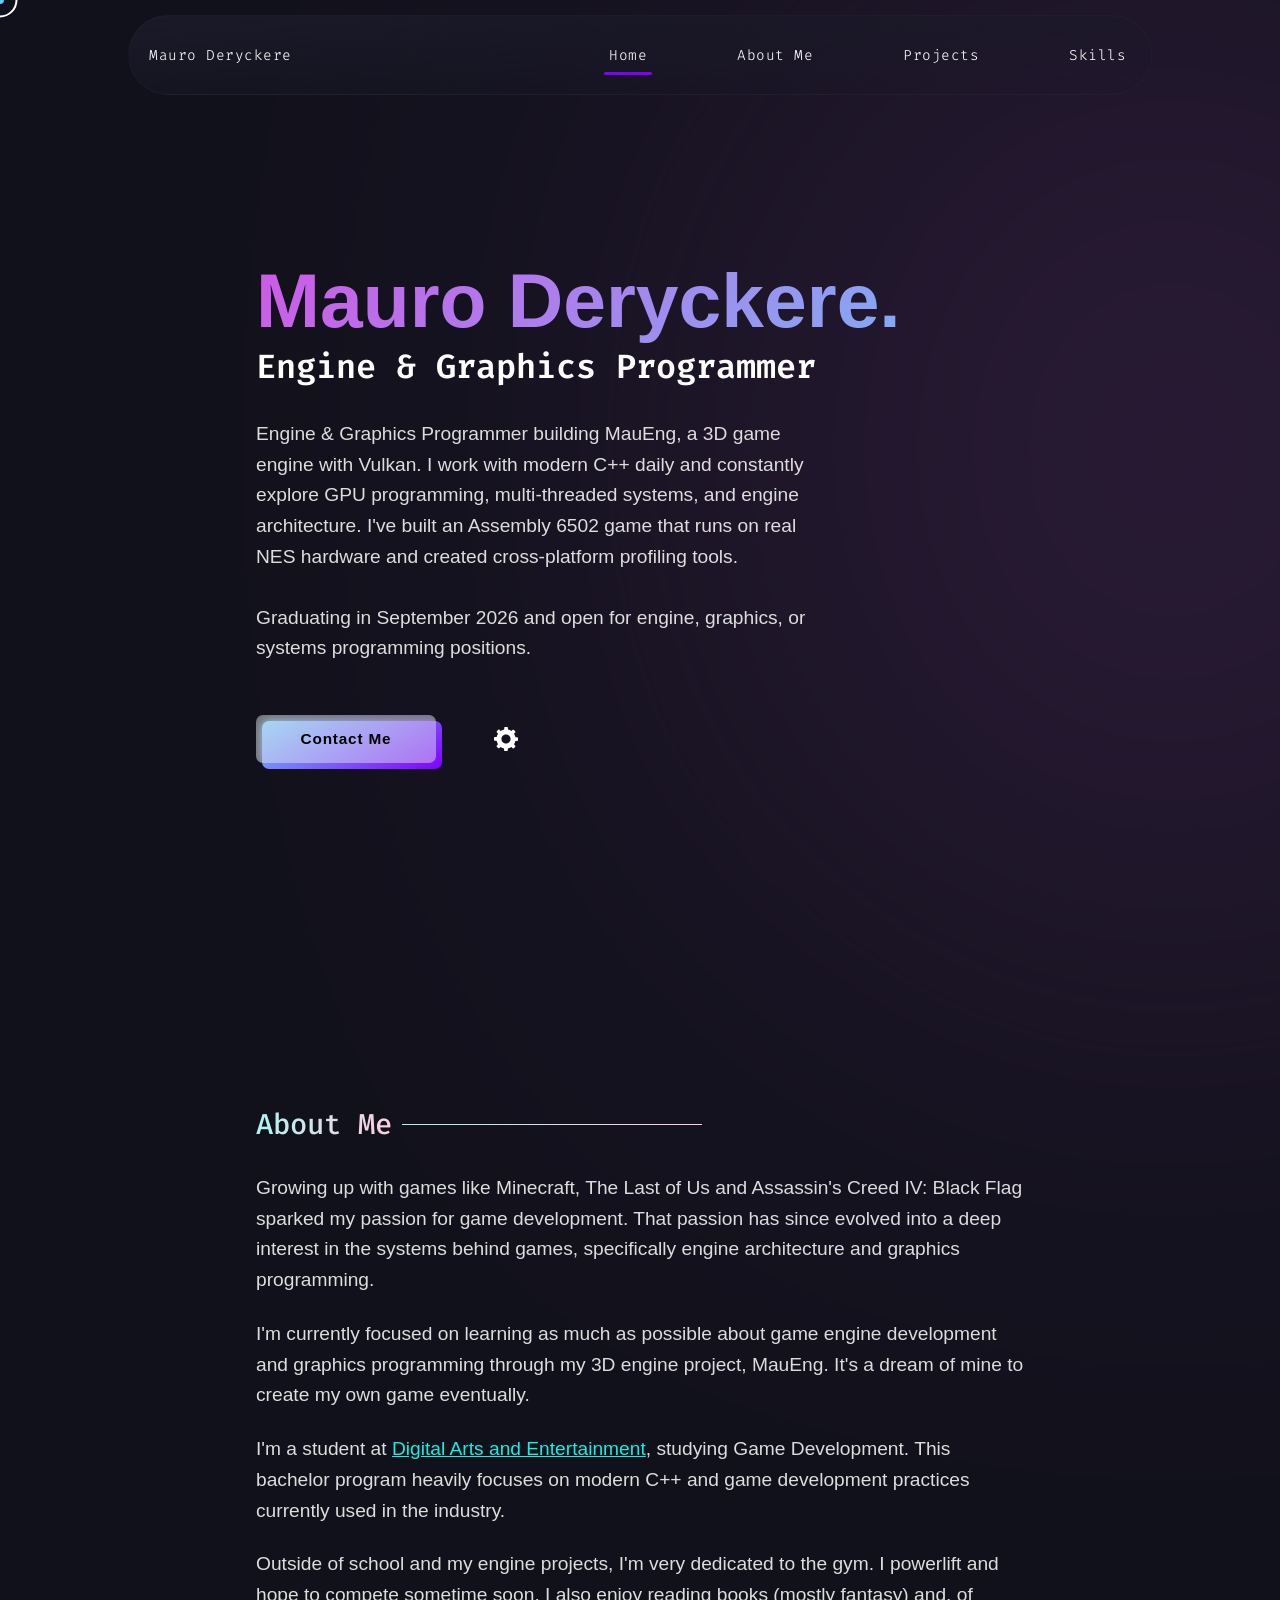
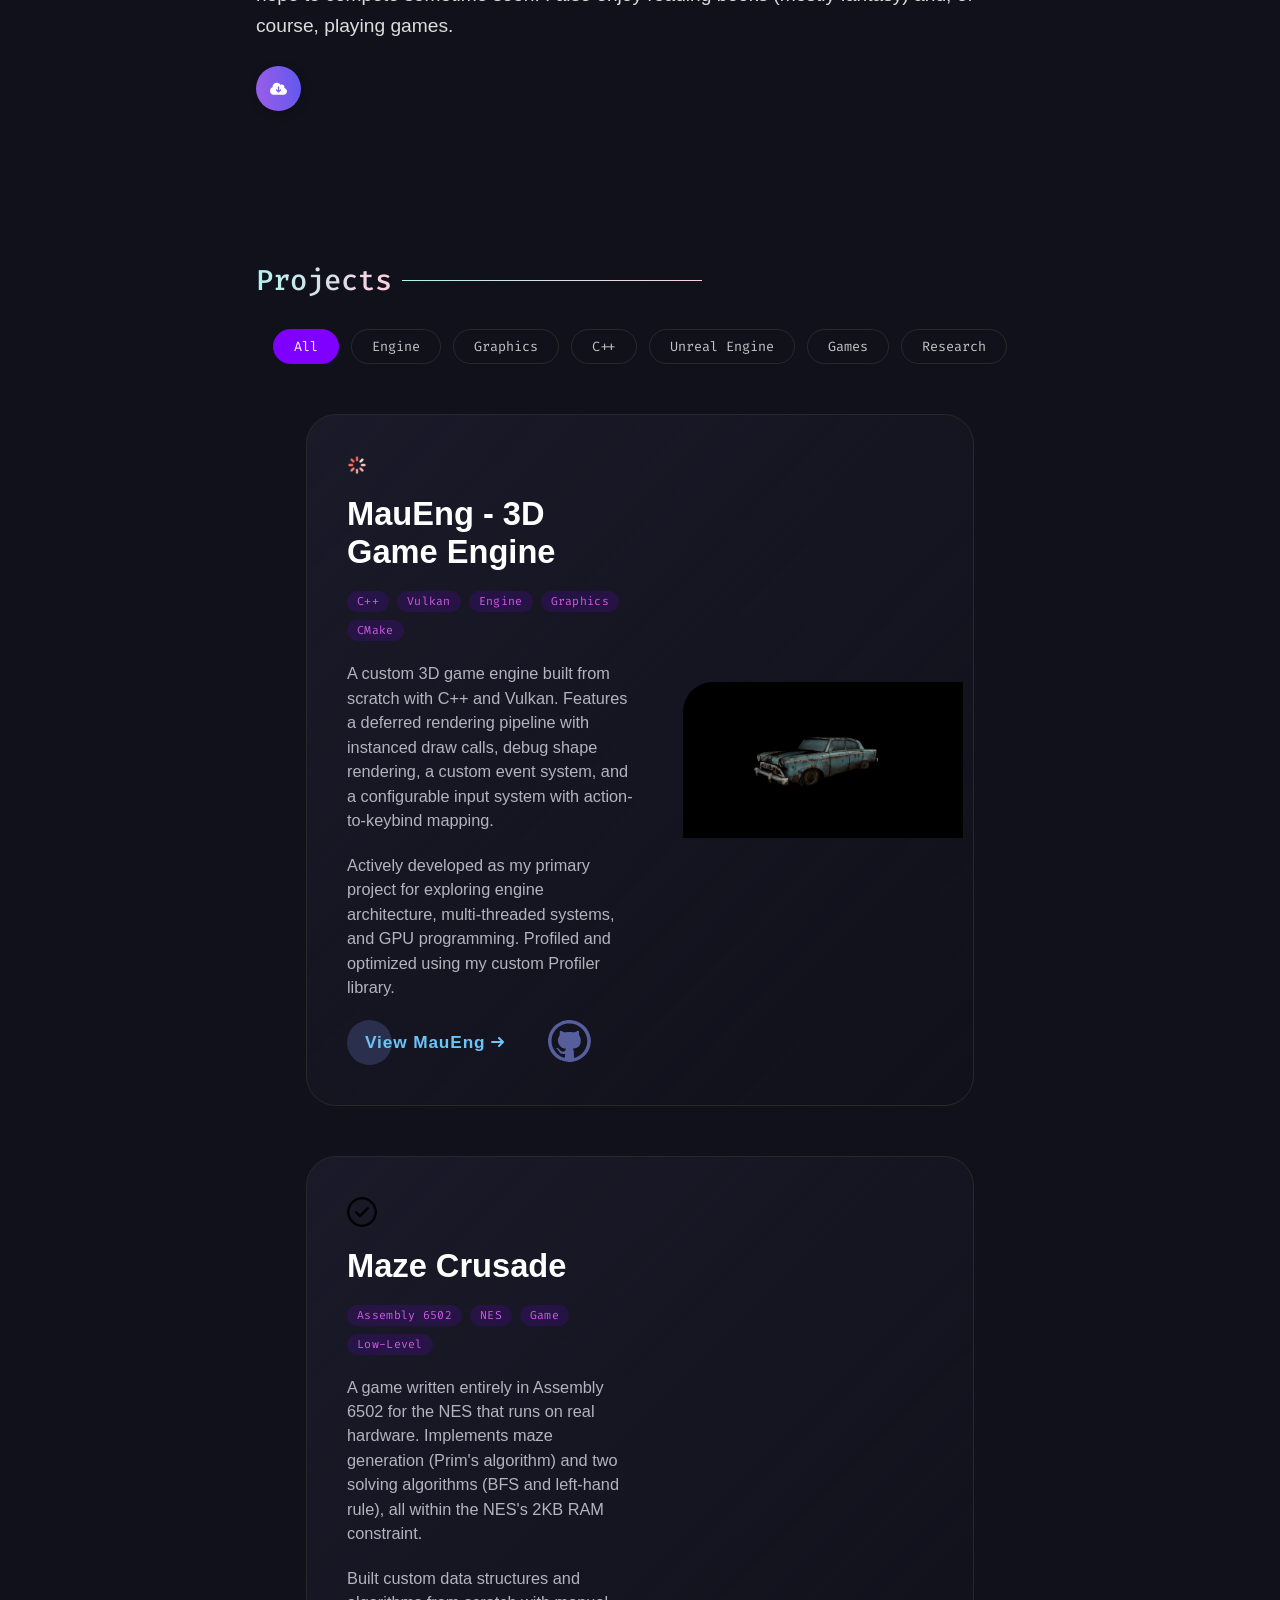
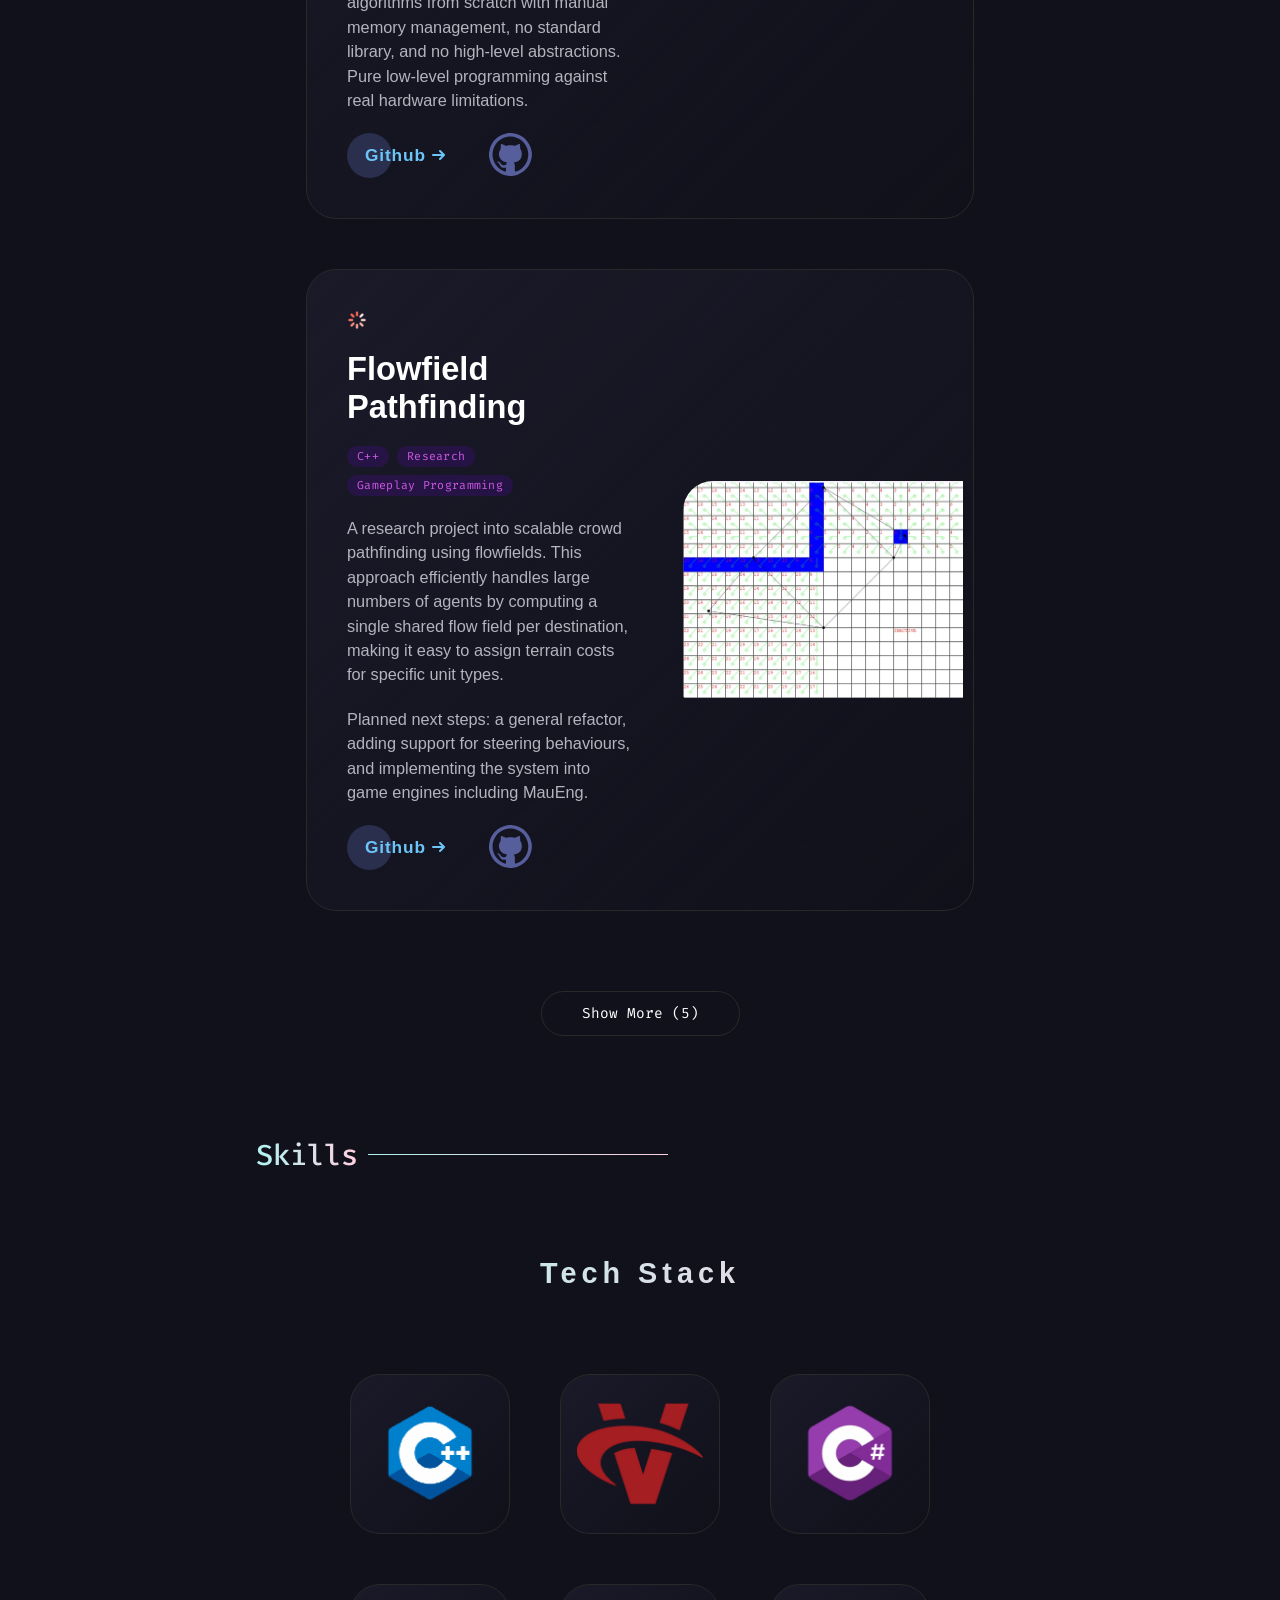
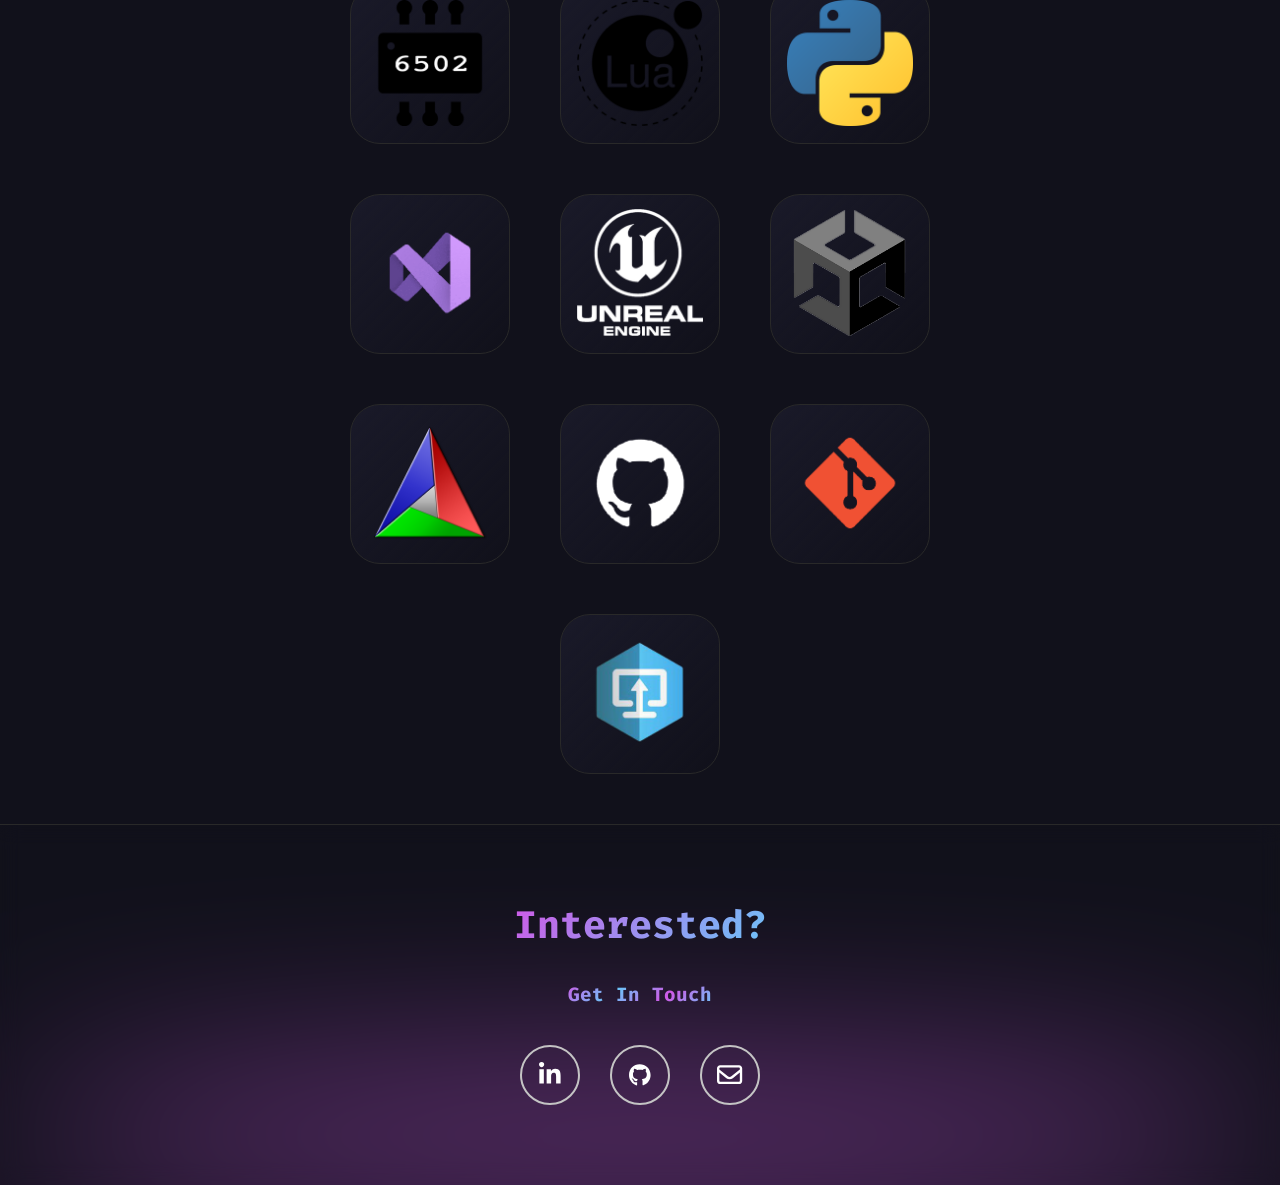
==== commit 6f2d8842: "Fix mobile hoover effect not staying while pressed down" ====
--- a/index.html
+++ b/index.html
@@ -807,5 +807,19 @@
       render();
     })();
   </script>
+  <script>
+    (function () {
+      if (!('ontouchstart' in window)) return;
+      var touching = false;
+      function clearHover() {
+        document.body.style.pointerEvents = 'none';
+        requestAnimationFrame(function () { document.body.style.pointerEvents = ''; });
+      }
+      document.addEventListener('touchstart', function () { touching = true; }, { passive: true });
+      document.addEventListener('touchend', function () { touching = false; clearHover(); }, { passive: true });
+      document.addEventListener('touchcancel', function () { touching = false; clearHover(); }, { passive: true });
+      window.addEventListener('scroll', function () { if (touching) clearHover(); }, { passive: true });
+    })();
+  </script>
 </body>
 </html>
--- a/css/style.css
+++ b/css/style.css
@@ -476,10 +476,13 @@
 
 #hello-friend,
 #work,
-.about-info p,
 .activeThistab,
 .language-speak article {
     color: var(--color-white)
+}
+
+.about-info p {
+    color: var(--color-ddd-color)
 }
 
 .blob,
@@ -2322,7 +2325,7 @@
 
 .pp-nav-links {
     display: flex;
-    gap: 8px;
+    gap: 80px;
     list-style: none;
     margin: 0;
     padding: 0;
@@ -2403,7 +2406,7 @@
     margin: 0 0 32px;
 }
 
-.pp-hero .project-tags { margin-top: 24px; }
+.pp-hero .project-tags { margin: 10px 0 24px; }
 
 .pp-hero .project-buttons {
     display: flex;
@@ -2455,6 +2458,7 @@
     display: block;
     box-shadow: 0 4px 24px rgba(0, 0, 0, 0.4);
     transition: box-shadow 0.3s ease;
+    cursor: zoom-in;
 }
 
 .pp figure:hover img {
@@ -2594,6 +2598,177 @@
 
 .pp-footer a { font-size: 1.4rem; }
 
+/* ---- Lightbox ---- */
+.pp-lightbox {
+    position: fixed;
+    inset: 0;
+    z-index: 10000;
+    background: rgba(0, 0, 0, 0);
+    backdrop-filter: blur(0);
+    display: flex;
+    align-items: center;
+    justify-content: center;
+    cursor: default;
+    opacity: 0;
+    visibility: hidden;
+    transition: background 0.3s ease, backdrop-filter 0.3s ease, opacity 0.3s ease, visibility 0.3s ease;
+    -webkit-backdrop-filter: blur(0);
+    touch-action: pan-x pan-y pinch-zoom;
+    overscroll-behavior: contain;
+}
+
+.pp-lightbox.active {
+    opacity: 1;
+    visibility: visible;
+    background: rgba(0, 0, 0, 0.85);
+    backdrop-filter: blur(20px);
+    -webkit-backdrop-filter: blur(20px);
+}
+
+.pp-lightbox img {
+    max-width: 92vw;
+    max-height: 88vh;
+    border-radius: 8px;
+    box-shadow: 0 16px 80px rgba(128, 0, 255, 0.2), 0 0 0 1px rgba(128, 0, 255, 0.1);
+    transform-origin: center center;
+    -webkit-user-select: none;
+    user-select: none;
+    touch-action: pinch-zoom;
+    will-change: transform;
+}
+
+.pp-lightbox-caption {
+    position: absolute;
+    bottom: 20px;
+    left: 50%;
+    transform: translateX(-50%);
+    font-family: "Fira Code", monospace;
+    font-size: 1.2rem;
+    color: rgba(255, 255, 255, 0.6);
+    letter-spacing: 0.5px;
+    text-align: center;
+    padding: 6px 16px;
+    background: rgba(17, 17, 27, 0.7);
+    border-radius: 20px;
+    border: 1px solid rgba(128, 0, 255, 0.15);
+    white-space: nowrap;
+    pointer-events: none;
+    opacity: 0;
+    transition: opacity 0.3s ease 0.15s;
+}
+
+.pp-lightbox.active .pp-lightbox-caption {
+    opacity: 1;
+}
+
+.pp-lightbox-close {
+    position: absolute;
+    top: 20px;
+    right: 24px;
+    width: 40px;
+    height: 40px;
+    background: rgba(17, 17, 27, 0.7);
+    border: 1px solid rgba(128, 0, 255, 0.2);
+    border-radius: 50%;
+    cursor: pointer;
+    display: flex;
+    align-items: center;
+    justify-content: center;
+    transition: border-color 0.2s ease, background 0.2s ease;
+    opacity: 0;
+    z-index: 1;
+}
+
+.pp-lightbox.active .pp-lightbox-close {
+    opacity: 1;
+    transition: opacity 0.3s ease 0.1s, border-color 0.2s ease, background 0.2s ease;
+}
+
+.pp-lightbox-close::before,
+.pp-lightbox-close::after {
+    content: "";
+    position: absolute;
+    width: 16px;
+    height: 1.5px;
+    background: rgba(255, 255, 255, 0.7);
+    border-radius: 1px;
+}
+
+.pp-lightbox-close::before { transform: rotate(45deg); }
+.pp-lightbox-close::after { transform: rotate(-45deg); }
+
+.pp-lightbox-controls {
+    position: absolute;
+    bottom: 60px;
+    left: 50%;
+    transform: translateX(-50%);
+    display: flex;
+    align-items: center;
+    gap: 2px;
+    background: rgba(17, 17, 27, 0.8);
+    border: 1px solid rgba(128, 0, 255, 0.15);
+    border-radius: 50px;
+    padding: 4px;
+    opacity: 0;
+    transition: opacity 0.3s ease 0.2s;
+    z-index: 1;
+    backdrop-filter: blur(10px);
+    -webkit-backdrop-filter: blur(10px);
+}
+
+.pp-lightbox.active .pp-lightbox-controls {
+    opacity: 1;
+}
+
+.pp-lightbox-btn {
+    width: 36px;
+    height: 36px;
+    border-radius: 50%;
+    border: none;
+    background: transparent;
+    color: rgba(255, 255, 255, 0.7);
+    font-size: 1.8rem;
+    font-family: "Fira Code", monospace;
+    cursor: pointer;
+    display: flex;
+    align-items: center;
+    justify-content: center;
+    transition: background 0.15s ease, color 0.15s ease;
+    line-height: 1;
+}
+
+.pp-lightbox-level {
+    font-family: "Fira Code", monospace;
+    font-size: 1.2rem;
+    color: rgba(255, 255, 255, 0.5);
+    min-width: 36px;
+    text-align: center;
+    pointer-events: none;
+    letter-spacing: 0.5px;
+}
+
+.pp-lightbox.zoomed .pp-lightbox-level {
+    color: rgba(255, 255, 255, 0.8);
+}
+
+@media (hover: hover) {
+    .pp-lightbox-close:hover {
+        border-color: rgba(128, 0, 255, 0.5);
+        background: rgba(128, 0, 255, 0.15);
+    }
+    .pp-lightbox-btn:hover {
+        background: rgba(128, 0, 255, 0.2);
+        color: #fff;
+    }
+}
+
+@media (hover: none) {
+    .pp-lightbox-btn:active {
+        background: rgba(128, 0, 255, 0.2);
+        color: #fff;
+    }
+}
+
 /* ---- Responsive ---- */
 @media screen and (max-width: 998px) {
     .pp-features { grid-template-columns: 1fr; }
@@ -2613,4 +2788,26 @@
 @media screen and (max-width: 500px) {
     .pp { width: 90%; }
     .pp-nav { height: 70px; width: 95%; }
+}
+
+/* ================================================
+   Touch devices: disable decorative hovers only
+   Interactive hover feedback is cleared via JS on touchend
+   ================================================ */
+@media (hover: none) {
+    .logo:hover { transform: none; }
+
+    .jello:hover {
+        -webkit-text-fill-color: inherit;
+        background-color: transparent;
+        -webkit-animation: none;
+        animation: none;
+    }
+
+    .dp:hover::after,
+    .dp:hover::before { transform: none; }
+
+    .tech-stack-box:hover .tooltip { opacity: 0; }
+
+    .mobile-navbar-tabs-li:hover::before { display: none; }
 }
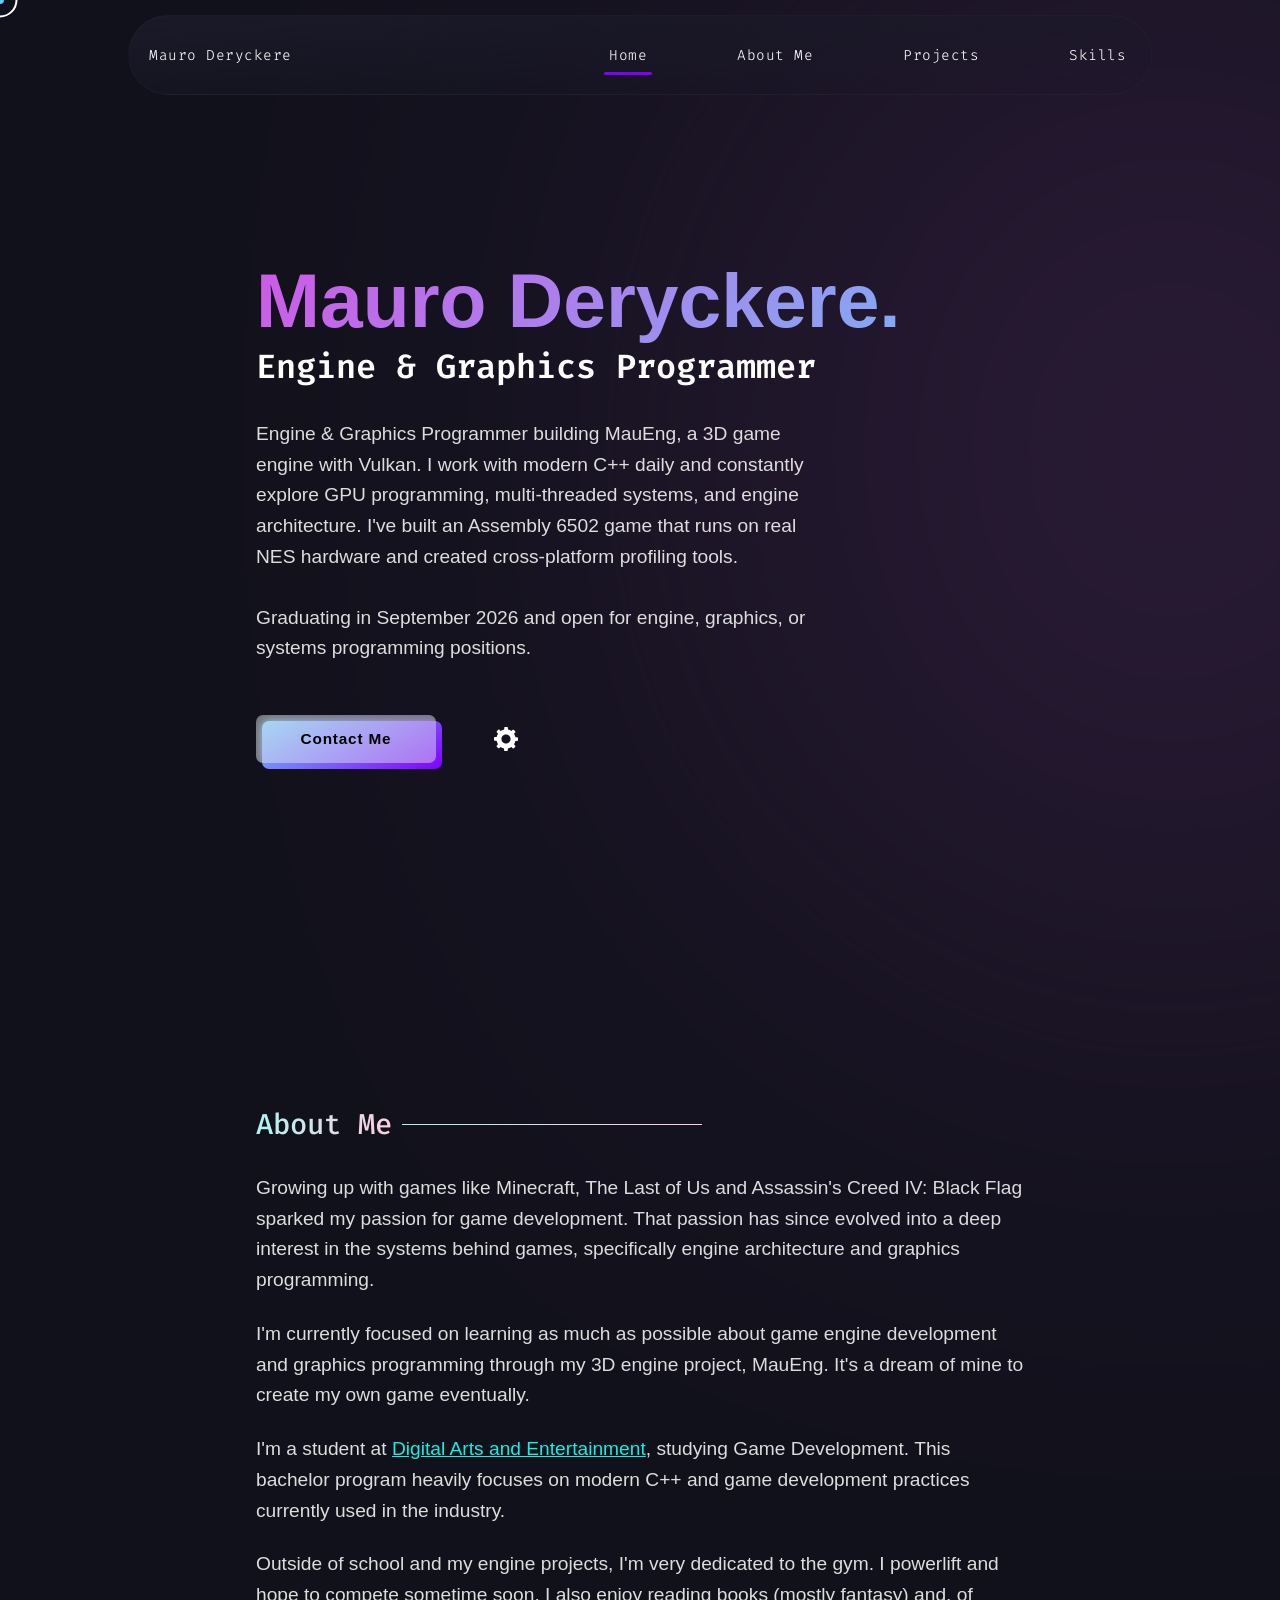
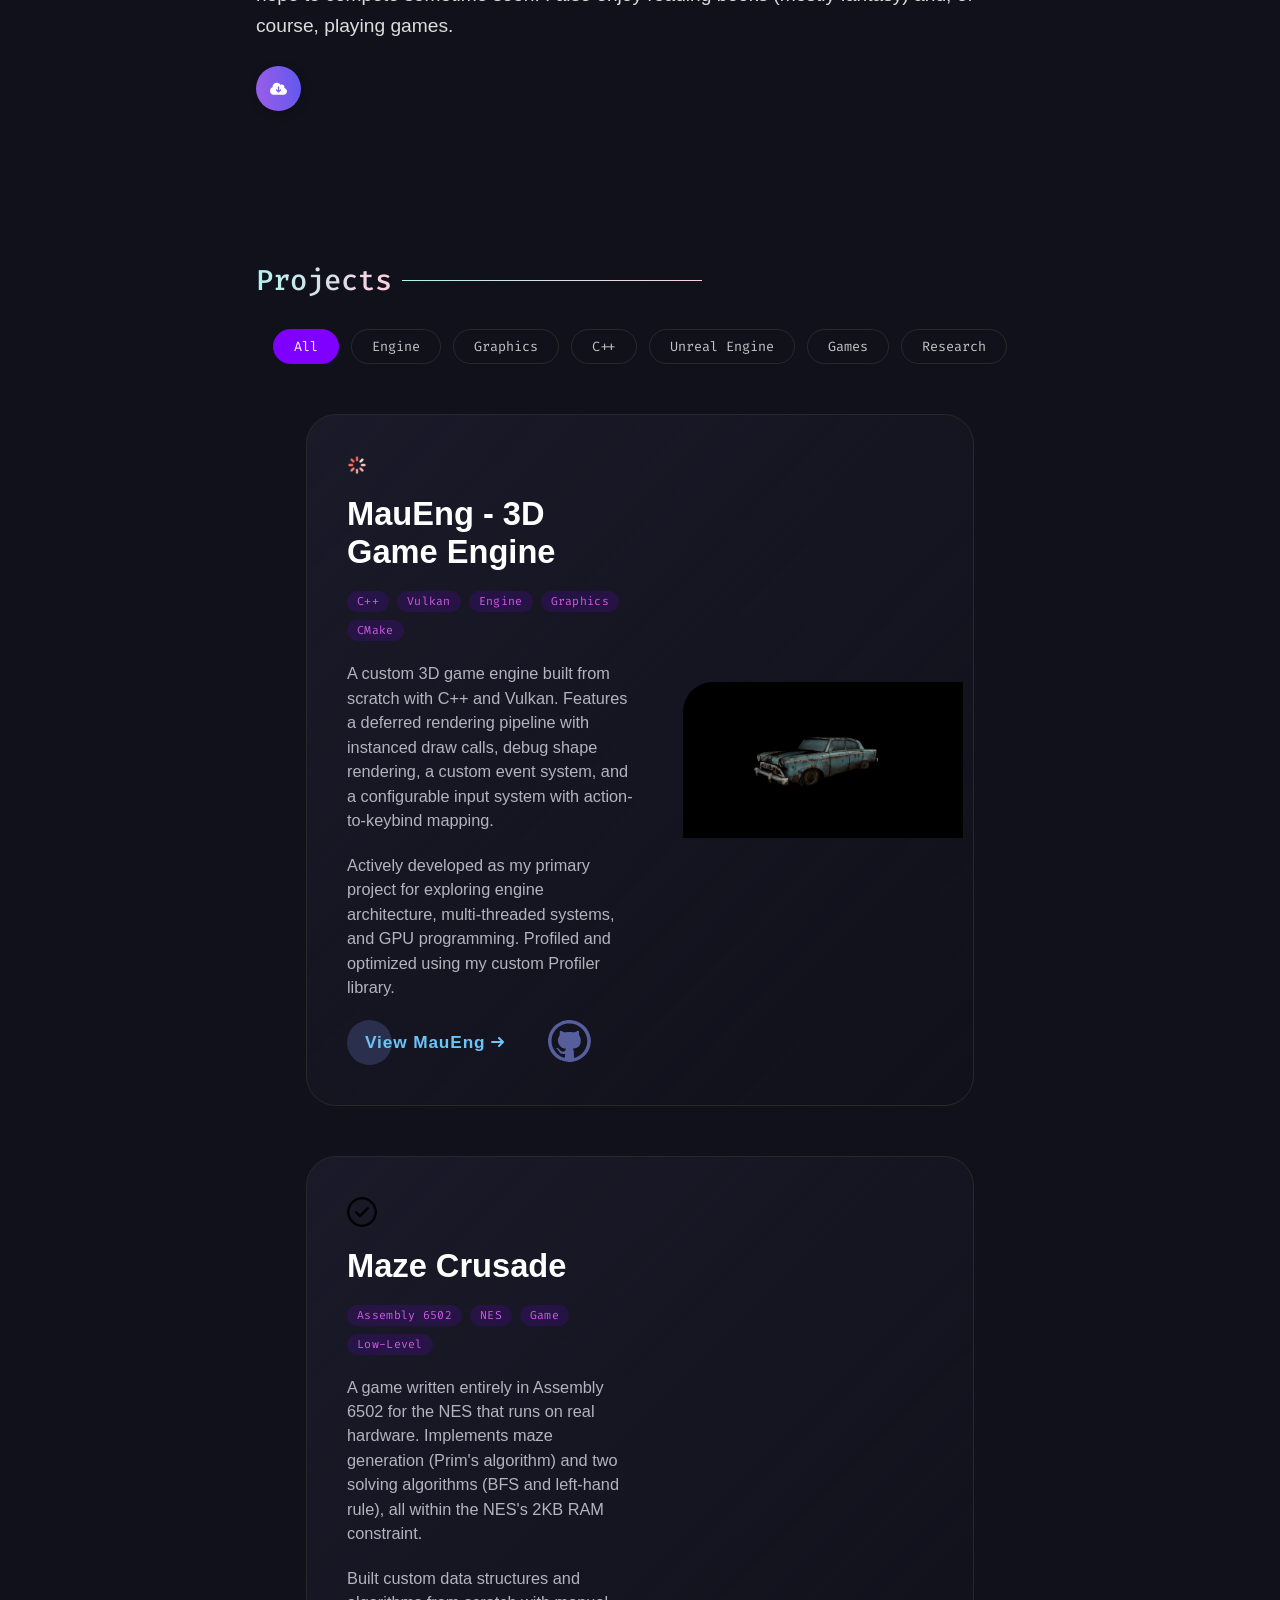
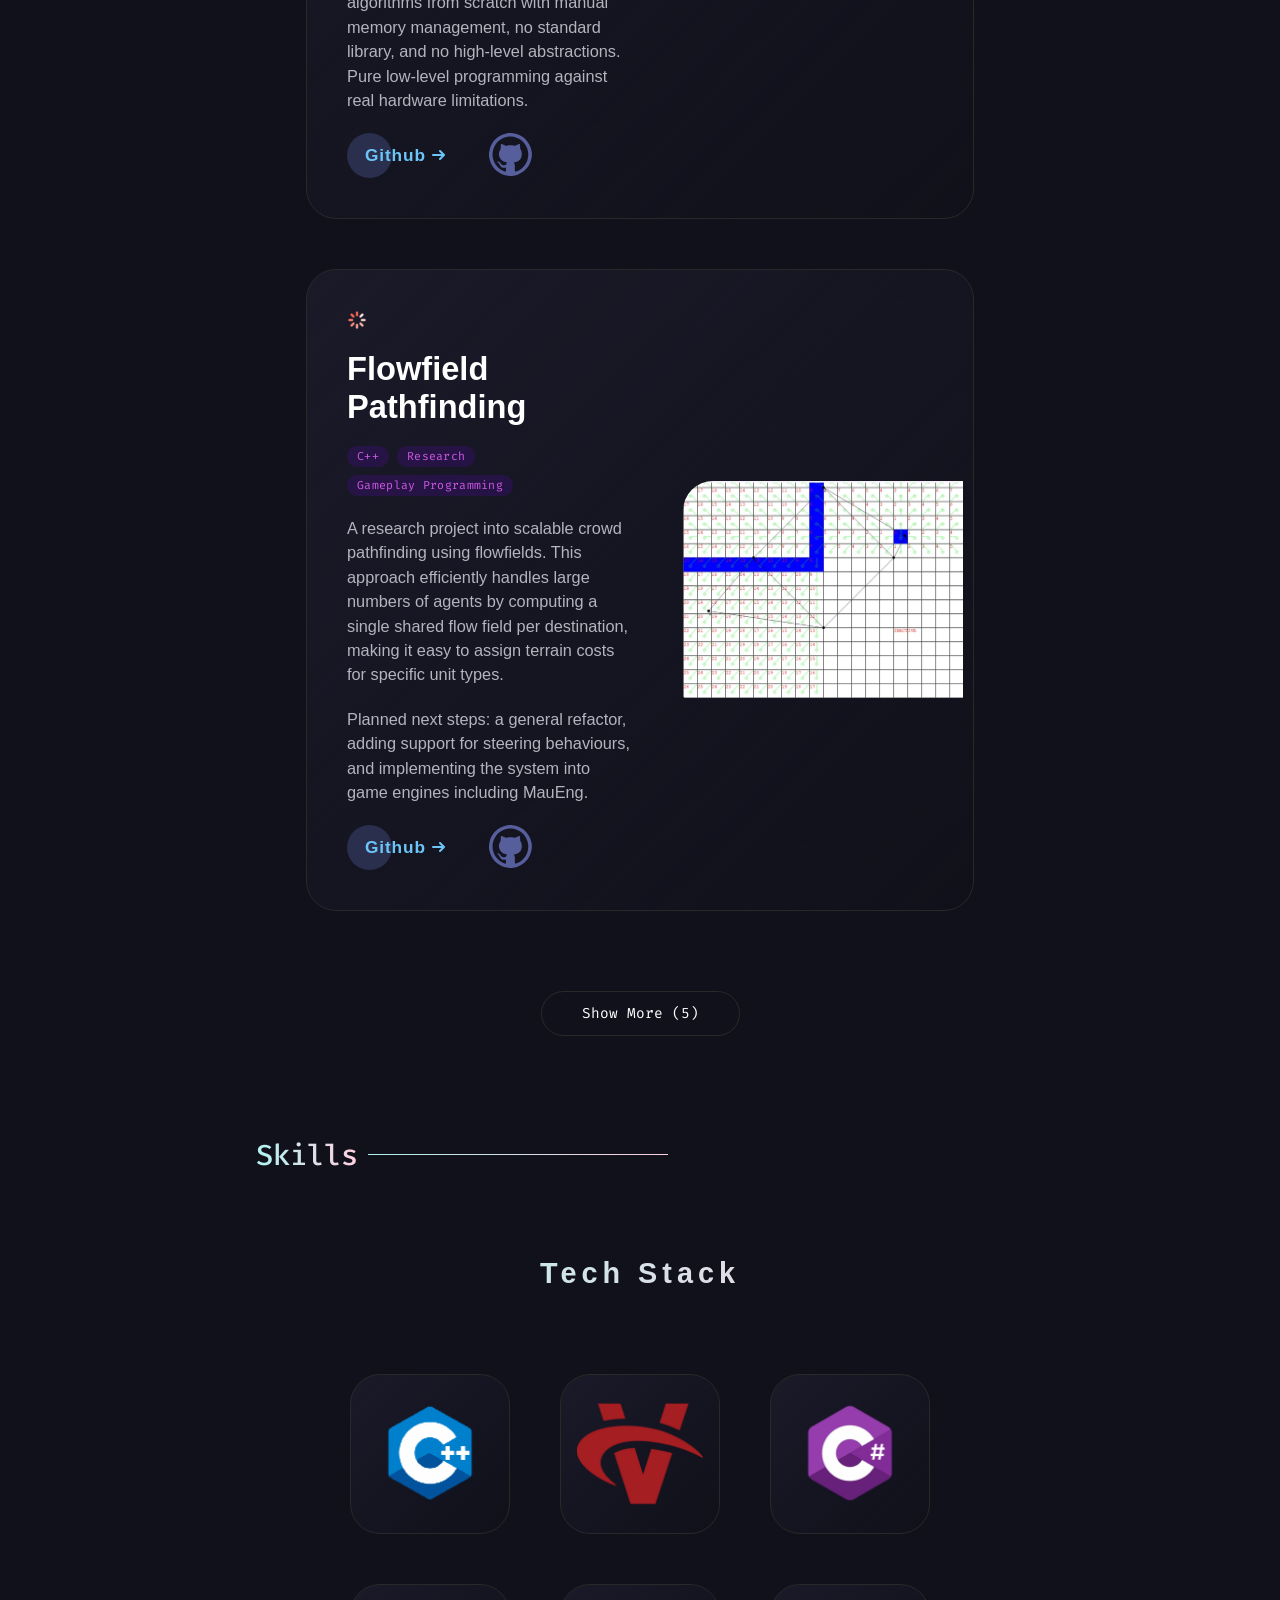
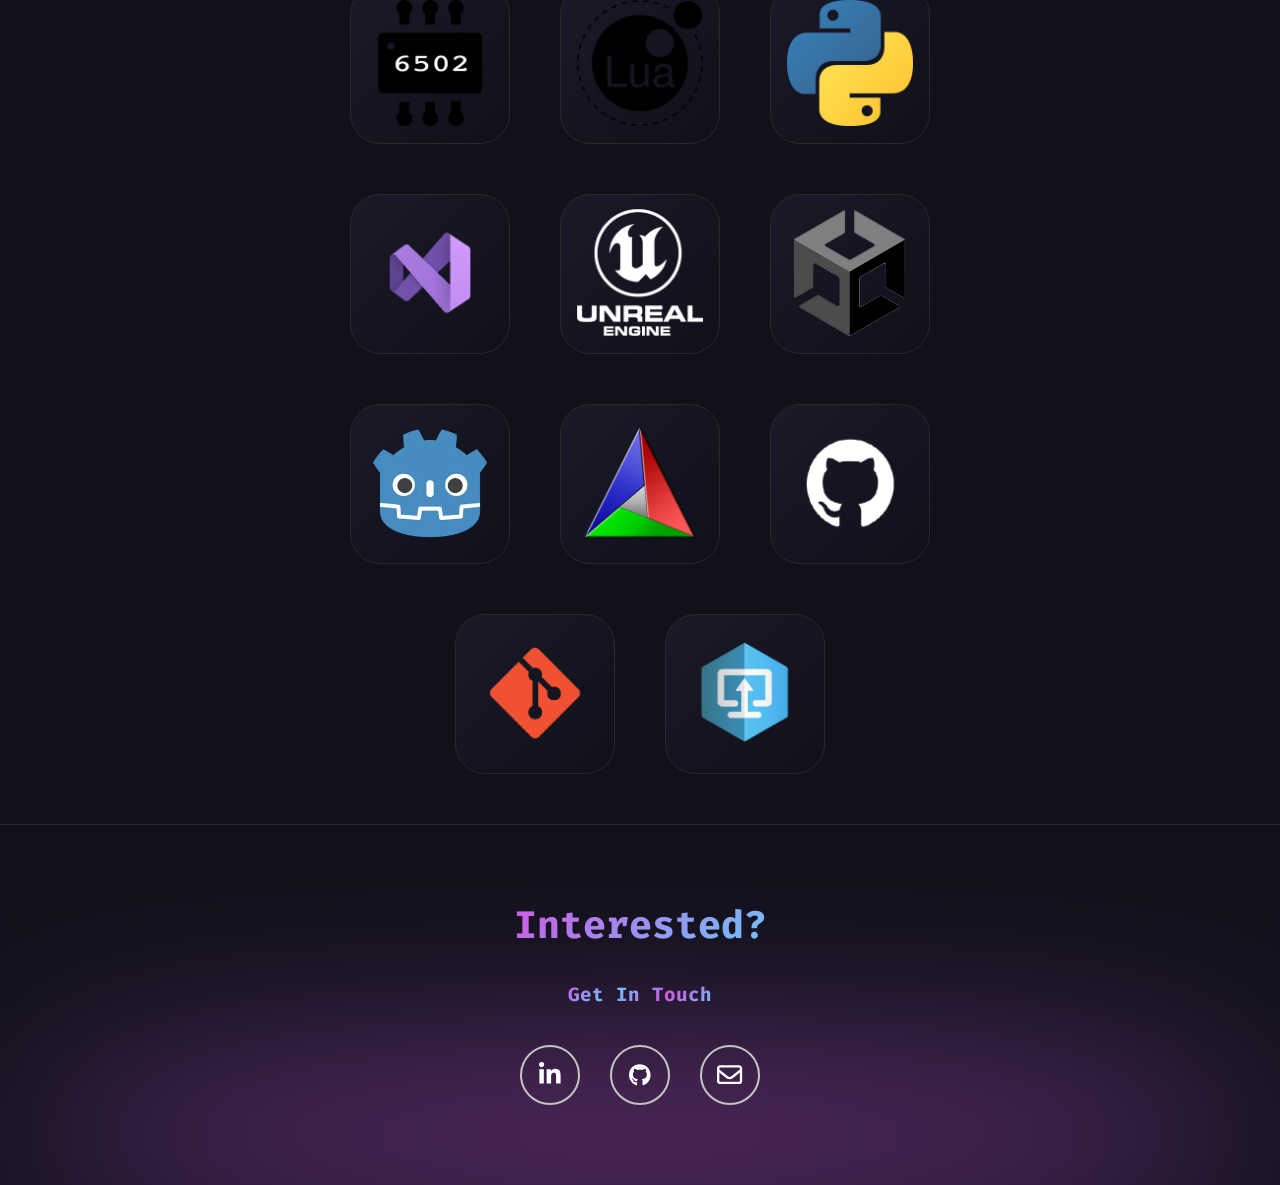
==== commit c352c1e0: "Added godot skill" ====
--- a/index.html
+++ b/index.html
@@ -255,7 +255,7 @@
           </h2>
           <p class="sectionHeadingP" aria-hidden="true"></p>
         </div>
-        <div class="project-filter-bar" data-aos="fade-up">
+        <div class="project-filter-bar" data-aos="fade-up" data-aos-delay="100">
           <button class="filter-btn active" data-filter="all">All</button>
           <button class="filter-btn" data-filter="engine">Engine</button>
           <button class="filter-btn" data-filter="graphics">Graphics</button>
@@ -265,7 +265,7 @@
           <button class="filter-btn" data-filter="research">Research</button>
         </div>
         <div class="project-boxes-div">
-          <div class="project-box-wrapper" data-aos="fade-up" data-category="engine graphics cpp">
+          <div class="project-box-wrapper" data-aos="fade-up" data-aos-delay="0" data-category="engine graphics cpp">
             <div class="project-box project-box1" id="project-box1">
               <div class="info-div">
                 <img src="assets/images/projects/loading.ico" alt="In progress" title="In progress" class="faviconforProjectAquaregia" width="20" height="20" />
@@ -304,7 +304,7 @@
           </div>
           <!-- PROJECT END -->
 
-          <div class="project-box-wrapper" data-aos="fade-up" data-category="games">
+          <div class="project-box-wrapper" data-aos="fade-up" data-aos-delay="100" data-category="games">
             <div class="project-box project-box2" id="project-box2">
               <div class="info-div">
                 <img src="assets/images/projects/check-mark.png" alt="Completed" title="Completed" class="faviconforProject" width="30" height="30" />
@@ -340,7 +340,7 @@
           </div>
           <!-- PROJECT END -->
 
-          <div class="project-box-wrapper" data-aos="fade-up" data-category="research cpp">
+          <div class="project-box-wrapper" data-aos="fade-up" data-aos-delay="0" data-category="research cpp">
             <div class="project-box project-box3" id="project-box-flowfield">
               <div class="info-div">
                 <img src="assets/images/projects/loading.ico" alt="In progress" title="In progress" class="faviconforProjectAquaregia" width="20" height="20" />
@@ -380,7 +380,7 @@
           </div>
           <!-- PROJECT END -->
 
-          <div class="project-box-wrapper" data-aos="fade-up" data-category="graphics cpp">
+          <div class="project-box-wrapper" data-aos="fade-up" data-aos-delay="100" data-category="graphics cpp">
             <div class="project-box project-box4" id="project-box-rasterizer">
               <div class="info-div">
                 <img src="assets/images/projects/check-mark.png" alt="Completed" title="Completed" class="faviconforProject" width="30" height="30" />
@@ -419,7 +419,7 @@
           </div>
           <!-- PROJECT END -->
 
-          <div class="project-box-wrapper" data-aos="fade-up" data-category="graphics cpp">
+          <div class="project-box-wrapper" data-aos="fade-up" data-aos-delay="0" data-category="graphics cpp">
             <div class="project-box project-box5" id="project-box-raytracer">
               <div class="info-div">
                 <img src="assets/images/projects/check-mark.png" alt="Completed" title="Completed" class="faviconforProject" width="30" height="30" />
@@ -458,7 +458,7 @@
           </div>
           <!-- PROJECT END -->
 
-          <div class="project-box-wrapper" data-aos="fade-up" data-category="games cpp unreal">
+          <div class="project-box-wrapper" data-aos="fade-up" data-aos-delay="100" data-category="games cpp unreal">
             <div class="project-box project-box5" id="project-box4">
               <div class="info-div">
                 <img src="assets/images/projects/check-mark.png" alt="Completed" title="Completed" class="faviconforProject" width="30" height="30" />
@@ -500,7 +500,7 @@
           </div>
           <!-- PROJECT END -->
 
-          <div class="project-box-wrapper" data-aos="fade-up" data-category="engine cpp">
+          <div class="project-box-wrapper" data-aos="fade-up" data-aos-delay="0" data-category="engine cpp">
             <div class="project-box project-box5" id="project-box-profiler">
               <div class="info-div">
                 <img src="assets/images/projects/check-mark.png" alt="Completed" title="Completed" class="faviconforProject" width="30" height="30" />
@@ -539,7 +539,7 @@
           </div>
           <!-- PROJECT END -->
 
-          <div class="project-box-wrapper" data-aos="fade-up" data-category="engine cpp">
+          <div class="project-box-wrapper" data-aos="fade-up" data-aos-delay="100" data-category="engine cpp">
             <div class="project-box project-box6" id="project-box-uuid">
               <div class="info-div">
                 <img src="assets/images/projects/check-mark.png" alt="Completed" title="Completed" class="faviconforProject" width="30" height="30" />
@@ -598,67 +598,72 @@
             Tech Stack
           </h3>
           <ul class="tech-stack-wrapper">
-            <li class="tech-stack-box" data-aos="fade-up">
+            <li class="tech-stack-box" data-aos="fade-up" data-aos-delay="0">
               <picture><source type="image/webp" srcset="assets/images/logos/cpp.webp" /><img src="assets/images/logos/cpp.png" alt="c++ language skill" class="tech-stack-logo" width="105" height="105" loading="lazy" /></picture>
               <span class="tooltip">C++ - Primary language, engine & tools development</span>
             </li>
 
-            <li class="tech-stack-box" data-aos="fade-up">
+            <li class="tech-stack-box" data-aos="fade-up" data-aos-delay="50">
               <picture><source type="image/webp" srcset="assets/images/logos/vulkan.webp" /><img src="assets/images/logos/vulkan.png" alt="Vulkan skill" class="tech-stack-logo" width="105" height="105" loading="lazy" /></picture>
               <span class="tooltip">Vulkan - Rendering pipeline in MauEng</span>
             </li>
 
-            <li class="tech-stack-box" data-aos="fade-up">
+            <li class="tech-stack-box" data-aos="fade-up" data-aos-delay="100">
               <picture><source type="image/webp" srcset="assets/images/logos/csharp.webp" /><img src="assets/images/logos/csharp.png" alt="c# language skill" class="tech-stack-logo" width="105" height="105" loading="lazy" /></picture>
               <span class="tooltip">C# - Unity projects & tooling</span>
             </li>
 
-            <li class="tech-stack-box" data-aos="fade-up">
+            <li class="tech-stack-box" data-aos="fade-up" data-aos-delay="150">
               <picture><source type="image/webp" srcset="assets/images/logos/6502.webp" /><img src="assets/images/logos/6502.png" alt="assembly 6502 skill" class="tech-stack-logo" width="105" height="105" loading="lazy" /></picture>
               <span class="tooltip">Assembly 6502 - Built a game that runs on real NES hardware</span>
             </li>
 
-            <li class="tech-stack-box" data-aos="fade-up">
+            <li class="tech-stack-box" data-aos="fade-up" data-aos-delay="200">
               <picture><source type="image/webp" srcset="assets/images/logos/lua.webp" /><img src="assets/images/logos/lua.png" alt="Lua skill" class="tech-stack-logo" width="105" height="105" loading="lazy" /></picture>
               <span class="tooltip">Lua - Scripting & game logic</span>
             </li>
 
-            <li class="tech-stack-box" data-aos="fade-up">
+            <li class="tech-stack-box" data-aos="fade-up" data-aos-delay="250">
               <picture><source type="image/webp" srcset="assets/images/logos/python.webp" /><img src="assets/images/logos/python.png" alt="Python skill" class="tech-stack-logo" width="105" height="105" loading="lazy" /></picture>
               <span class="tooltip">Python - Scripting & automation</span>
             </li>
 
-            <li class="tech-stack-box" data-aos="fade-up">
+            <li class="tech-stack-box" data-aos="fade-up" data-aos-delay="0">
               <picture><source type="image/webp" srcset="assets/images/logos/visual-studio.webp" /><img src="assets/images/logos/visual-studio.png" alt="Visual studio skill" class="tech-stack-logo" width="105" height="105" loading="lazy" /></picture>
               <span class="tooltip">Visual Studio - Primary IDE</span>
             </li>
 
-            <li class="tech-stack-box" data-aos="fade-up">
+            <li class="tech-stack-box" data-aos="fade-up" data-aos-delay="50">
               <picture><source type="image/webp" srcset="assets/images/logos/unreal.webp" /><img src="assets/images/logos/unreal.png" alt="Unreal Engine skill" class="tech-stack-logo" width="105" height="105" loading="lazy" /></picture>
               <span class="tooltip">Unreal Engine - C++ & Blueprints</span>
             </li>
 
-            <li class="tech-stack-box" data-aos="fade-up">
+            <li class="tech-stack-box" data-aos="fade-up" data-aos-delay="100">
               <picture><source type="image/webp" srcset="assets/images/logos/unity.webp" /><img src="assets/images/logos/unity.png" alt="Unity skill" class="tech-stack-logo" width="105" height="105" loading="lazy" /></picture>
               <span class="tooltip">Unity - C# game development</span>
             </li>
 
-            <li class="tech-stack-box" data-aos="fade-up">
+            <li class="tech-stack-box" data-aos="fade-up" data-aos-delay="150">
+              <picture><source type="image/webp" srcset="assets/images/logos/godot.webp" /><img src="assets/images/logos/godot.png" alt="Godot skill" class="tech-stack-logo" width="105" height="105" loading="lazy" /></picture>
+              <span class="tooltip">Godot - GDScript game development</span>
+            </li>
+
+            <li class="tech-stack-box" data-aos="fade-up" data-aos-delay="0">
               <picture><source type="image/webp" srcset="assets/images/logos/cmake.webp" /><img src="assets/images/logos/cmake.png" alt="CMake skill" class="tech-stack-logo" width="105" height="105" loading="lazy" /></picture>
               <span class="tooltip">CMake - Build system for all C++ projects</span>
             </li>
 
-            <li class="tech-stack-box" data-aos="fade-up">
+            <li class="tech-stack-box" data-aos="fade-up" data-aos-delay="50">
               <picture><source type="image/webp" srcset="assets/images/logos/github.webp" /><img src="assets/images/logos/github.png" alt="github skill" class="tech-stack-logo" width="105" height="105" loading="lazy" /></picture>
               <span class="tooltip">GitHub - Version control & collaboration</span>
             </li>
 
-            <li class="tech-stack-box" data-aos="fade-up">
+            <li class="tech-stack-box" data-aos="fade-up" data-aos-delay="100">
               <picture><source type="image/webp" srcset="assets/images/logos/git.webp" /><img src="assets/images/logos/git.png" alt="git skill" class="tech-stack-logo" width="105" height="105" loading="lazy" /></picture>
               <span class="tooltip">Git - Daily use across all projects</span>
             </li>
 
-            <li class="tech-stack-box" data-aos="fade-up">
+            <li class="tech-stack-box" data-aos="fade-up" data-aos-delay="150">
               <picture><source type="image/webp" srcset="assets/images/logos/perforce.webp" /><img src="assets/images/logos/perforce.png" alt="Perforce skill" class="tech-stack-logo" width="105" height="105" loading="lazy" /></picture>
               <span class="tooltip">Perforce - Team projects (Bumpurr Cars)</span>
             </li>
@@ -810,15 +815,31 @@
   <script>
     (function () {
       if (!('ontouchstart' in window)) return;
-      var touching = false;
-      function clearHover() {
-        document.body.style.pointerEvents = 'none';
-        requestAnimationFrame(function () { document.body.style.pointerEvents = ''; });
+      var targets = '.project-box, .tech-stack-box, .filter-btn, .show-more-btn, .cta, .social-media-container a, .letsTalkBtn, .resume-btn, .github-redirect, #backtotopbutton';
+      function clearAll() {
+        document.querySelectorAll('.touch-hover').forEach(function (el) { el.classList.remove('touch-hover'); });
       }
-      document.addEventListener('touchstart', function () { touching = true; }, { passive: true });
-      document.addEventListener('touchend', function () { touching = false; clearHover(); }, { passive: true });
-      document.addEventListener('touchcancel', function () { touching = false; clearHover(); }, { passive: true });
-      window.addEventListener('scroll', function () { if (touching) clearHover(); }, { passive: true });
+      function addHover(e) {
+        var el = e.target;
+        while (el && el !== document) {
+          if (el.matches && el.matches(targets)) el.classList.add('touch-hover');
+          el = el.parentElement;
+        }
+      }
+      document.addEventListener('touchstart', function (e) {
+        clearAll();
+        addHover(e);
+      }, { passive: true });
+      document.addEventListener('touchmove', function (e) {
+        var t = e.touches[0];
+        var el = document.elementFromPoint(t.clientX, t.clientY);
+        var active = document.querySelectorAll('.touch-hover');
+        active.forEach(function (hovered) {
+          if (!hovered.contains(el)) hovered.classList.remove('touch-hover');
+        });
+      }, { passive: true });
+      document.addEventListener('touchend', clearAll, { passive: true });
+      document.addEventListener('touchcancel', clearAll, { passive: true });
     })();
   </script>
 </body>
--- a/css/style.css
+++ b/css/style.css
@@ -353,7 +353,7 @@
     width: 80%;
     padding: 0 20px;
     justify-content: space-between;
-    z-index: 999;
+    z-index: 9991;
     border: 1px solid var(--color-navbarBorder-dark);
     border-radius: 50px;
     top: 15px;
@@ -2298,7 +2298,7 @@
     left: 50%;
     transform: translateX(-50%);
     width: 80%;
-    z-index: 999;
+    z-index: 9991;
     display: flex;
     align-items: center;
     justify-content: space-between;
@@ -2791,23 +2791,70 @@
 }
 
 /* ================================================
-   Touch devices: disable decorative hovers only
-   Interactive hover feedback is cleared via JS on touchend
+   Touch devices: disable all :hover, use .touch-hover via JS
    ================================================ */
 @media (hover: none) {
     .logo:hover { transform: none; }
-
     .jello:hover {
         -webkit-text-fill-color: inherit;
         background-color: transparent;
         -webkit-animation: none;
         animation: none;
     }
-
     .dp:hover::after,
     .dp:hover::before { transform: none; }
-
     .tech-stack-box:hover .tooltip { opacity: 0; }
-
     .mobile-navbar-tabs-li:hover::before { display: none; }
-}+
+    .navbar-tabs-ul li:hover::before { opacity: 0; }
+    .navbar-tabs-ul li:hover { opacity: 1; }
+    .nav-logo:hover { opacity: 1; }
+    .letsTalkBtn:hover { transform: none; }
+    .letsTalkBtn:hover .letsTalkBtn-BG { transform: none; }
+    .resume-btn:hover { width: 45px; border-radius: 50%; }
+    .resume-btn:hover .sign { width: 100%; padding-left: 0; }
+    .resume-btn:hover .text { opacity: 0; width: 0%; }
+    .tech-stack-box:hover { transform: none; border-color: var(--tech-stack-box-border-color); }
+    .filter-btn:hover { border-color: var(--tech-stack-box-border-color); color: var(--color-gray); }
+    .show-more-btn:hover { border-color: var(--tech-stack-box-border-color); background: transparent; }
+    .project-box:hover { transform: none; border-color: var(--tech-stack-box-border-color); box-shadow: none; }
+    .github-redirect:hover img { filter: brightness(2); }
+    .cta:hover span { color: var(--color-light-blue); }
+    .cta:hover svg { stroke: var(--color-light-blue); transform: translateX(-5px); }
+    .cta:hover::before { width: 45px; }
+    #backtotopbutton:hover { transform: none; }
+    .social-media-container a:hover { box-shadow: 0 0 0 #8000ff inset; border-color: var(--color-gray); }
+    .social-media-container a:hover::before { transform: scale(0); }
+    .pp a:hover { color: var(--color-light-purple); }
+    .pp-nav-logo:hover { opacity: 1; }
+    .pp-nav-links li:hover { opacity: 1; }
+    .pp-nav-links li:hover::before { opacity: 0; }
+    .pp figure:hover img { box-shadow: 0 4px 24px rgba(0, 0, 0, 0.4); }
+    .pp-fcard:hover { border-color: var(--color-border); transform: none; box-shadow: none; }
+    .pp-fcard:hover::before { opacity: 0; }
+    .pp-tech li:hover { border-color: var(--color-border); color: var(--color-gray); background: rgba(128, 0, 255, 0.06); }
+    .pp-roadmap li:hover { color: var(--color-text-muted); padding-left: 0; }
+}
+
+/* Touch hover feedback via JS class */
+.project-box.touch-hover { transform: translateY(-4px); border-color: rgba(128, 0, 255, 0.3); box-shadow: 0 8px 30px rgba(128, 0, 255, 0.08); }
+.tech-stack-box.touch-hover { transform: scale(1.05); border-color: rgba(128, 0, 255, 0.4); }
+.tech-stack-box.touch-hover .tooltip { opacity: 1; transition-duration: .3s; }
+.filter-btn.touch-hover { border-color: var(--color-purple); color: var(--color-white); }
+.show-more-btn.touch-hover { border-color: var(--color-purple); background: rgba(128, 0, 255, 0.1); }
+.github-redirect.touch-hover img { filter: brightness(4); }
+.cta.touch-hover span { color: var(--color-white); }
+.cta.touch-hover svg { stroke: white; transform: translateX(0); }
+.cta.touch-hover::before { width: 100%; }
+.letsTalkBtn.touch-hover { transform: translateY(-2px) translateX(-2px); }
+.letsTalkBtn.touch-hover .letsTalkBtn-BG { transform: translateY(2px) translateX(2px); }
+.resume-btn.touch-hover { width: 130px; border-radius: 40px; }
+.resume-btn.touch-hover .sign { width: 30%; padding-left: 20px; }
+.resume-btn.touch-hover .text { opacity: 1; width: 70%; padding-right: 10px; }
+.social-media-container a.touch-hover { box-shadow: 0 0 50px 100px #8000ff inset; border-color: #8000ff; }
+#backtotopbutton.touch-hover { transform: translate(0, -20px); }
+.pp-fcard.touch-hover { border-color: rgba(128, 0, 255, 0.35); transform: translateY(-3px); box-shadow: 0 8px 30px rgba(0, 0, 0, 0.3); }
+.pp-fcard.touch-hover::before { opacity: 1; }
+.pp-tech li.touch-hover { border-color: rgba(128, 0, 255, 0.3); color: var(--color-white); background: rgba(128, 0, 255, 0.1); }
+.pp-roadmap li.touch-hover { color: var(--color-gray); padding-left: 6px; }
+.pp figure.touch-hover img { box-shadow: 0 8px 40px rgba(128, 0, 255, 0.15); }
